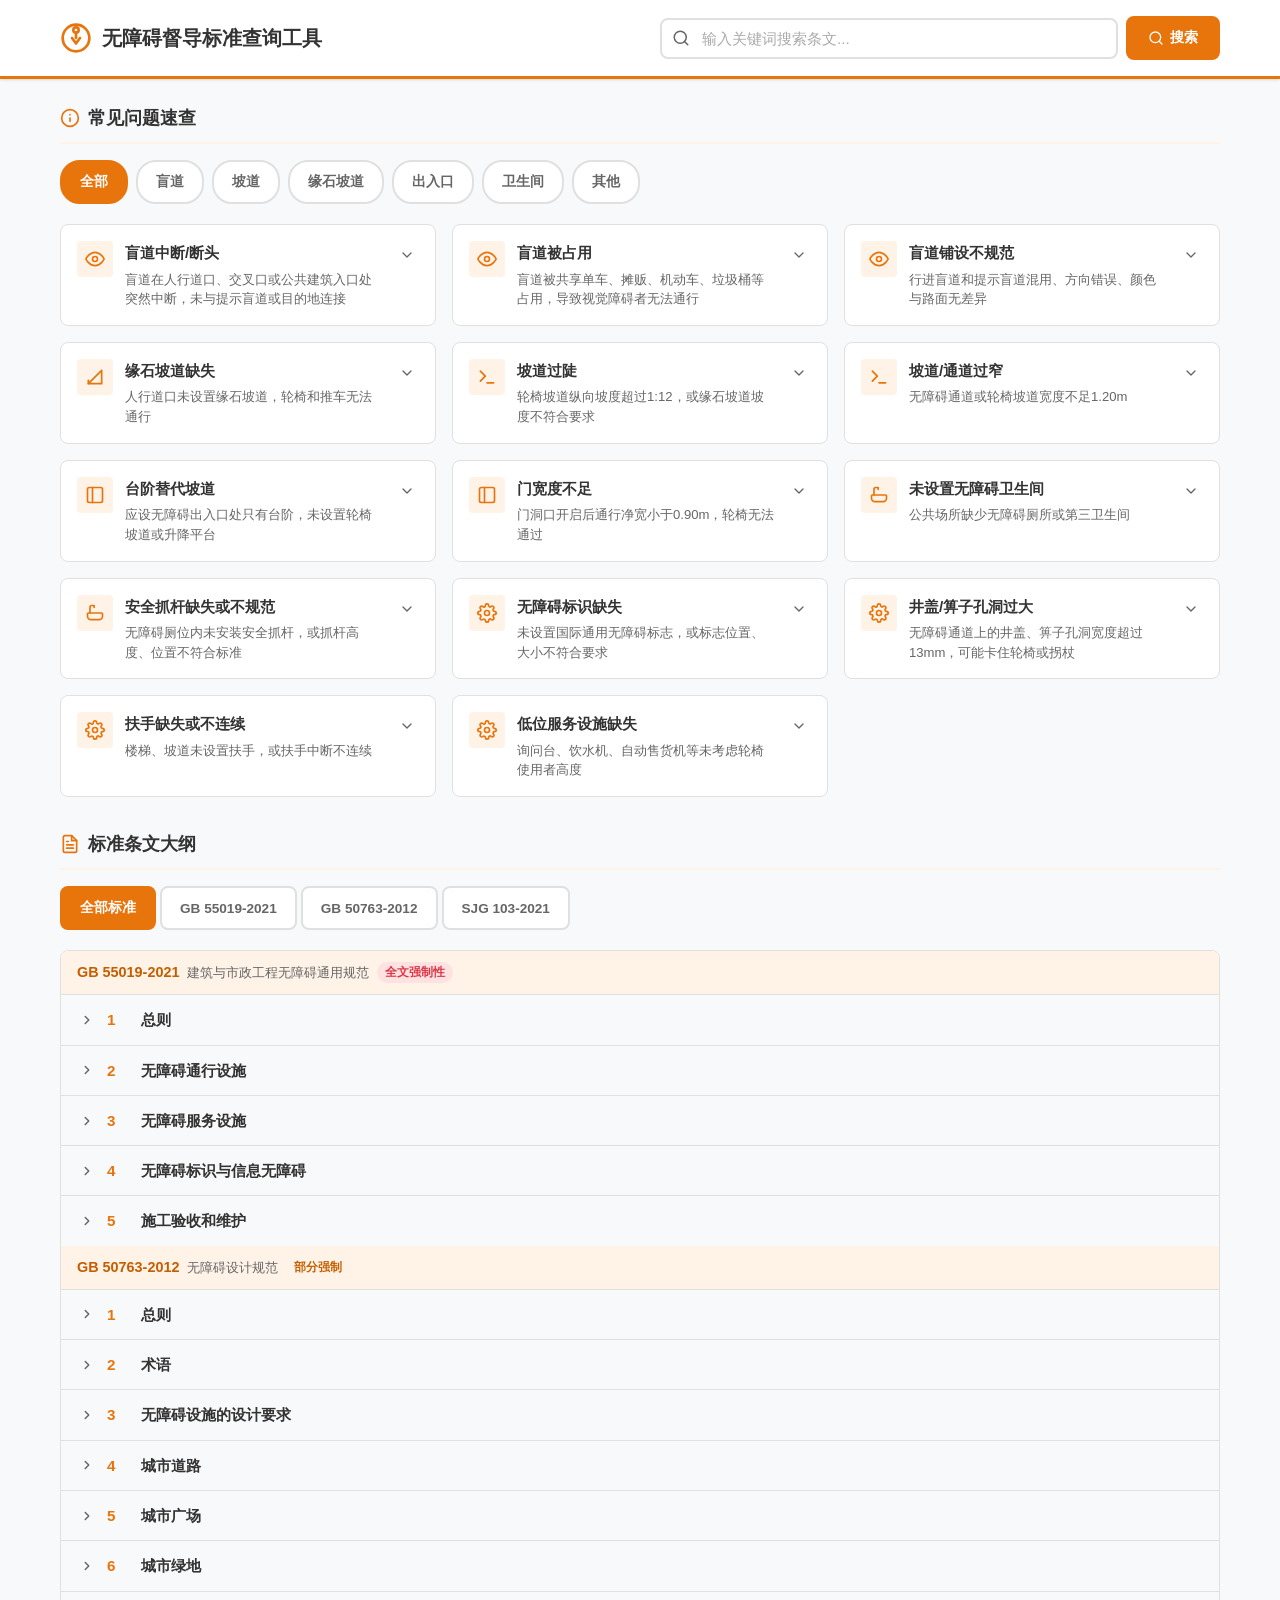
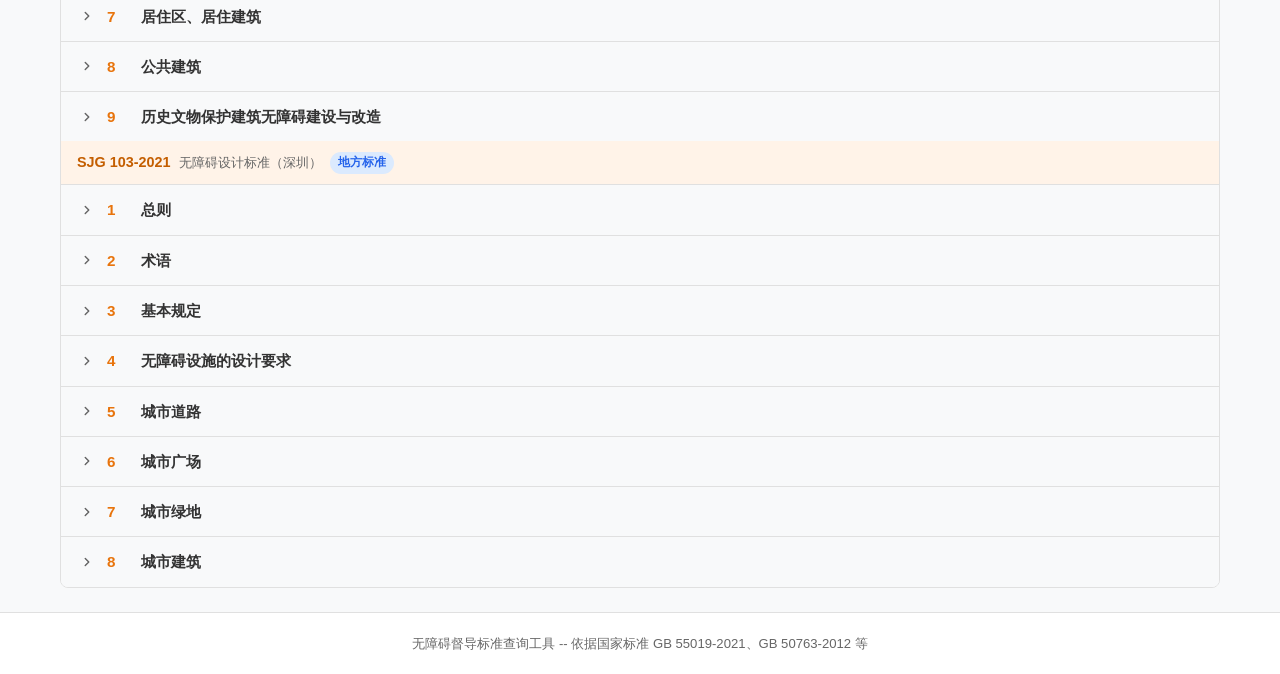
==== index.html @ 7249d1bd "feat: 无障碍督导标准查询工具初始版本 - 收录三个标准: GB 55019-2021(全文强制), GB 50763-2012(部分强制), SJG 103-2021(深圳地方标准) - 关键词" ====
<!DOCTYPE html>
<html lang="zh-CN">
<head>
  <meta charset="UTF-8">
  <meta name="viewport" content="width=device-width, initial-scale=1.0">
  <title>无障碍督导标准查询工具</title>
  <link rel="stylesheet" href="css/style.css">
</head>
<body>
  <!-- Skip to content link for accessibility -->
  <a href="#main-content" class="skip-link">跳转到主要内容</a>

  <!-- Header -->
  <header class="site-header" role="banner">
    <div class="container">
      <div class="header-inner">
        <div class="logo" aria-label="无障碍督导标准查询工具">
          <svg class="logo-icon" width="32" height="32" viewBox="0 0 24 24" fill="none" stroke="currentColor" stroke-width="2" stroke-linecap="round" stroke-linejoin="round" aria-hidden="true">
            <circle cx="12" cy="12" r="10"/>
            <path d="M12 8a2 2 0 1 0 0-4 2 2 0 0 0 0 4z"/>
            <path d="M12 8v4"/>
            <path d="M9 12l3 4 3-4"/>
          </svg>
          <h1 class="site-title">无障碍督导标准查询工具</h1>
        </div>
        <div class="search-box" role="search" aria-label="搜索标准条文">
          <label for="search-input" class="sr-only">搜索标准条文</label>
          <div class="search-input-wrapper">
            <svg class="search-icon" width="18" height="18" viewBox="0 0 24 24" fill="none" stroke="currentColor" stroke-width="2" stroke-linecap="round" stroke-linejoin="round" aria-hidden="true">
              <circle cx="11" cy="11" r="8"/>
              <line x1="21" y1="21" x2="16.65" y2="16.65"/>
            </svg>
            <input type="search" id="search-input" class="search-input" placeholder="输入关键词搜索条文..." autocomplete="off" aria-describedby="search-hint">
          </div>
          <button id="search-btn" class="btn btn-primary search-btn" type="button" aria-label="搜索">
            <svg width="16" height="16" viewBox="0 0 24 24" fill="none" stroke="currentColor" stroke-width="2" stroke-linecap="round" stroke-linejoin="round" aria-hidden="true">
              <circle cx="11" cy="11" r="8"/>
              <line x1="21" y1="21" x2="16.65" y2="16.65"/>
            </svg>
            <span>搜索</span>
          </button>
        </div>
      </div>
      <span id="search-hint" class="sr-only">输入关键词后自动搜索，如"盲道"、"坡道"、"1:12"等</span>
    </div>
  </header>

  <!-- Search Results (hidden by default) -->
  <section id="search-results-section" class="search-results-section" role="region" aria-label="搜索结果" aria-live="polite" style="display:none;">
    <div class="container">
      <div class="search-results-header">
        <h2 id="search-results-title" class="search-results-title">搜索结果</h2>
        <button id="clear-search-btn" class="btn btn-outline btn-sm" type="button" aria-label="清除搜索">
          <svg width="14" height="14" viewBox="0 0 24 24" fill="none" stroke="currentColor" stroke-width="2" stroke-linecap="round" stroke-linejoin="round" aria-hidden="true">
            <line x1="18" y1="6" x2="6" y2="18"/>
            <line x1="6" y1="6" x2="18" y2="18"/>
          </svg>
          <span>清除搜索</span>
        </button>
      </div>
      <div id="search-results" class="search-results" aria-describedby="search-results-title"></div>
    </div>
  </section>

  <!-- Main Content -->
  <main id="main-content" class="main-content" role="main">
    <div class="container">

      <!-- Common Issues Section -->
      <section id="common-issues-section" class="common-issues-section" role="region" aria-label="常见问题">
        <h2 class="section-title">
          <svg width="20" height="20" viewBox="0 0 24 24" fill="none" stroke="currentColor" stroke-width="2" stroke-linecap="round" stroke-linejoin="round" aria-hidden="true">
            <circle cx="12" cy="12" r="10"/>
            <line x1="12" y1="16" x2="12" y2="12"/>
            <line x1="12" y1="8" x2="12.01" y2="8"/>
          </svg>
          常见问题速查
        </h2>
        <div class="issue-categories" role="tablist" aria-label="问题分类">
          <button class="category-tab active" role="tab" aria-selected="true" data-category="all">全部</button>
          <button class="category-tab" role="tab" aria-selected="false" data-category="盲道">盲道</button>
          <button class="category-tab" role="tab" aria-selected="false" data-category="坡道">坡道</button>
          <button class="category-tab" role="tab" aria-selected="false" data-category="缘石坡道">缘石坡道</button>
          <button class="category-tab" role="tab" aria-selected="false" data-category="出入口">出入口</button>
          <button class="category-tab" role="tab" aria-selected="false" data-category="卫生间">卫生间</button>
          <button class="category-tab" role="tab" aria-selected="false" data-category="其他">其他</button>
        </div>
        <div id="common-issues-list" class="common-issues-list" role="tabpanel"></div>
      </section>

      <!-- Standards Outline Section -->
      <section id="outline-section" class="outline-section" role="region" aria-label="标准大纲">
        <h2 class="section-title">
          <svg width="20" height="20" viewBox="0 0 24 24" fill="none" stroke="currentColor" stroke-width="2" stroke-linecap="round" stroke-linejoin="round" aria-hidden="true">
            <path d="M14 2H6a2 2 0 0 0-2 2v16a2 2 0 0 0 2 2h12a2 2 0 0 0 2-2V8z"/>
            <polyline points="14 2 14 8 20 8"/>
            <line x1="16" y1="13" x2="8" y2="13"/>
            <line x1="16" y1="17" x2="8" y2="17"/>
            <polyline points="10 9 9 9 8 9"/>
          </svg>
          标准条文大纲
        </h2>
        <nav class="standard-tabs" role="tablist" aria-label="标准选择">
          <!-- Tabs will be generated by JS -->
        </nav>
        <div id="outline-tree" class="outline-tree" role="tree" aria-label="标准条文目录">
          <!-- Outline will be generated by JS -->
        </div>
      </section>

    </div>
  </main>

  <!-- Footer -->
  <footer class="site-footer" role="contentinfo">
    <div class="container">
      <p>无障碍督导标准查询工具 -- 依据国家标准 GB 55019-2021、GB 50763-2012 等</p>
    </div>
  </footer>

  <!-- Scripts -->
  <script src="js/common-issues.js"></script>
  <script src="js/search.js"></script>
  <script src="js/outline.js"></script>
  <script src="js/app.js"></script>
</body>
</html>
---- css/style.css ----
/* ============================================
   Accessibility Standards Query Tool
   CSS Styles - Orange & White Theme
   ============================================ */

/* --- CSS Variables --- */
:root {
  --primary: #E8740C;
  --primary-light: #FFF3E8;
  --primary-dark: #C45E00;
  --bg: #FFFFFF;
  --bg-secondary: #F8F9FA;
  --text: #333333;
  --text-secondary: #666666;
  --border: #E0E0E0;
  --danger: #DC3545;
  --info: #2563EB;
  --warning: #F59E0B;
  --success: #16A34A;
  --radius: 8px;
  --radius-sm: 4px;
  --shadow: 0 1px 3px rgba(0,0,0,0.08), 0 1px 2px rgba(0,0,0,0.06);
  --shadow-md: 0 4px 6px rgba(0,0,0,0.07), 0 2px 4px rgba(0,0,0,0.06);
  --shadow-lg: 0 10px 15px rgba(0,0,0,0.1), 0 4px 6px rgba(0,0,0,0.05);
  --transition: 0.2s ease;
  --max-width: 1200px;
  --header-height: auto;
}

/* --- Reset & Base --- */
*,
*::before,
*::after {
  box-sizing: border-box;
  margin: 0;
  padding: 0;
}

html {
  font-size: 16px;
  scroll-behavior: smooth;
  -webkit-text-size-adjust: 100%;
}

body {
  font-family: -apple-system, BlinkMacSystemFont, "Segoe UI", "PingFang SC", "Hiragino Sans GB", "Microsoft YaHei", "Helvetica Neue", Helvetica, Arial, sans-serif;
  color: var(--text);
  background: var(--bg-secondary);
  line-height: 1.6;
  min-height: 100vh;
  display: flex;
  flex-direction: column;
}

a {
  color: var(--primary);
  text-decoration: none;
  transition: color var(--transition);
}

a:hover {
  color: var(--primary-dark);
}

/* --- Screen Reader Only --- */
.sr-only {
  position: absolute;
  width: 1px;
  height: 1px;
  padding: 0;
  margin: -1px;
  overflow: hidden;
  clip: rect(0, 0, 0, 0);
  white-space: nowrap;
  border: 0;
}

/* --- Skip Link --- */
.skip-link {
  position: absolute;
  top: -100%;
  left: 16px;
  z-index: 1000;
  padding: 8px 16px;
  background: var(--primary);
  color: #fff;
  font-weight: 600;
  border-radius: var(--radius-sm);
  transition: top var(--transition);
}

.skip-link:focus {
  top: 8px;
  outline: 3px solid var(--primary-dark);
  outline-offset: 2px;
}

/* --- Container --- */
.container {
  width: 100%;
  max-width: var(--max-width);
  margin: 0 auto;
  padding: 0 20px;
}

/* --- Header --- */
.site-header {
  background: var(--bg);
  border-bottom: 3px solid var(--primary);
  box-shadow: var(--shadow);
  position: sticky;
  top: 0;
  z-index: 100;
}

.header-inner {
  display: flex;
  align-items: center;
  justify-content: space-between;
  padding: 16px 0;
  gap: 20px;
  flex-wrap: wrap;
}

.logo {
  display: flex;
  align-items: center;
  gap: 10px;
  flex-shrink: 0;
}

.logo-icon {
  color: var(--primary);
}

.site-title {
  font-size: 1.25rem;
  font-weight: 700;
  color: var(--text);
  line-height: 1.3;
}

/* --- Search Box --- */
.search-box {
  display: flex;
  align-items: center;
  gap: 8px;
  flex: 1;
  max-width: 560px;
  min-width: 240px;
}

.search-input-wrapper {
  position: relative;
  flex: 1;
}

.search-icon {
  position: absolute;
  left: 12px;
  top: 50%;
  transform: translateY(-50%);
  color: var(--text-secondary);
  pointer-events: none;
}

.search-input {
  width: 100%;
  padding: 10px 14px 10px 40px;
  border: 2px solid var(--border);
  border-radius: var(--radius);
  font-size: 0.95rem;
  color: var(--text);
  background: var(--bg);
  transition: border-color var(--transition), box-shadow var(--transition);
  outline: none;
}

.search-input:focus {
  border-color: var(--primary);
  box-shadow: 0 0 0 3px rgba(232, 116, 12, 0.15);
}

.search-input::placeholder {
  color: #aaa;
}

/* --- Buttons --- */
.btn {
  display: inline-flex;
  align-items: center;
  justify-content: center;
  gap: 6px;
  padding: 10px 20px;
  font-size: 0.9rem;
  font-weight: 600;
  border: 2px solid transparent;
  border-radius: var(--radius);
  cursor: pointer;
  transition: all var(--transition);
  white-space: nowrap;
  min-height: 44px;
  min-width: 44px;
  text-decoration: none;
  line-height: 1.2;
}

.btn:focus-visible {
  outline: 3px solid var(--primary);
  outline-offset: 2px;
}

.btn-primary {
  background: var(--primary);
  color: #fff;
  border-color: var(--primary);
}

.btn-primary:hover {
  background: var(--primary-dark);
  border-color: var(--primary-dark);
}

.btn-outline {
  background: var(--bg);
  color: var(--text-secondary);
  border-color: var(--border);
}

.btn-outline:hover {
  border-color: var(--primary);
  color: var(--primary);
  background: var(--primary-light);
}

.btn-sm {
  padding: 6px 12px;
  font-size: 0.8rem;
  min-height: 36px;
}

.btn-pdf {
  background: var(--primary-light);
  color: var(--primary);
  border-color: transparent;
  padding: 4px 10px;
  font-size: 0.78rem;
  min-height: 32px;
  border-radius: var(--radius-sm);
}

.btn-pdf:hover {
  background: var(--primary);
  color: #fff;
}

/* --- Search Results --- */
.search-results-section {
  background: var(--bg);
  border-bottom: 1px solid var(--border);
  padding: 20px 0;
}

.search-results-header {
  display: flex;
  align-items: center;
  justify-content: space-between;
  margin-bottom: 16px;
}

.search-results-title {
  font-size: 1.1rem;
  font-weight: 600;
  color: var(--text);
}

.search-results {
  max-height: 60vh;
  overflow-y: auto;
}

.search-result-item {
  padding: 16px;
  border: 1px solid var(--border);
  border-radius: var(--radius);
  margin-bottom: 12px;
  background: var(--bg);
  transition: box-shadow var(--transition);
}

.search-result-item:hover {
  box-shadow: var(--shadow-md);
}

.search-result-header {
  display: flex;
  align-items: center;
  gap: 8px;
  margin-bottom: 8px;
  flex-wrap: wrap;
}

.search-result-number {
  font-weight: 700;
  font-size: 0.95rem;
  color: var(--primary-dark);
}

.search-result-badges {
  display: flex;
  gap: 6px;
  flex-wrap: wrap;
}

.badge {
  display: inline-flex;
  align-items: center;
  padding: 2px 8px;
  font-size: 0.72rem;
  font-weight: 600;
  border-radius: 12px;
  white-space: nowrap;
  line-height: 1.5;
}

.badge-mandatory {
  background: #FEE2E2;
  color: var(--danger);
}

.badge-type-full {
  background: #FEE2E2;
  color: var(--danger);
}

.badge-type-partial {
  background: var(--primary-light);
  color: var(--primary-dark);
}

.badge-type-local {
  background: #DBEAFE;
  color: var(--info);
}

.search-result-path {
  font-size: 0.82rem;
  color: var(--text-secondary);
  margin-bottom: 8px;
}

.search-result-text {
  font-size: 0.9rem;
  color: var(--text);
  line-height: 1.7;
}

.search-result-text mark {
  background: #FBBF24;
  color: var(--text);
  padding: 1px 3px;
  border-radius: 2px;
  font-weight: 600;
}

.search-result-actions {
  margin-top: 10px;
  display: flex;
  justify-content: flex-end;
}

.search-empty {
  text-align: center;
  padding: 40px 20px;
  color: var(--text-secondary);
}

.search-empty svg {
  margin-bottom: 12px;
  color: var(--border);
}

.search-empty p {
  margin-bottom: 8px;
}

.search-suggestions {
  margin-top: 16px;
  padding: 16px;
  background: var(--bg-secondary);
  border-radius: var(--radius);
  text-align: left;
}

.search-suggestions h3 {
  font-size: 0.9rem;
  font-weight: 600;
  margin-bottom: 8px;
  color: var(--text);
}

.search-suggestions ul {
  list-style: none;
  padding: 0;
}

.search-suggestions li {
  padding: 4px 0;
  font-size: 0.85rem;
  color: var(--text-secondary);
}

.search-suggestions li::before {
  content: "- ";
}

/* --- Main Content --- */
.main-content {
  flex: 1;
  padding: 24px 0;
}

/* --- Section Titles --- */
.section-title {
  display: flex;
  align-items: center;
  gap: 8px;
  font-size: 1.15rem;
  font-weight: 700;
  color: var(--text);
  margin-bottom: 16px;
  padding-bottom: 10px;
  border-bottom: 2px solid var(--primary-light);
}

.section-title svg {
  color: var(--primary);
  flex-shrink: 0;
}

/* --- Common Issues --- */
.common-issues-section {
  margin-bottom: 32px;
}

.issue-categories {
  display: flex;
  gap: 8px;
  margin-bottom: 16px;
  overflow-x: auto;
  padding-bottom: 4px;
  -webkit-overflow-scrolling: touch;
  scrollbar-width: none;
}

.issue-categories::-webkit-scrollbar {
  display: none;
}

.category-tab {
  padding: 8px 18px;
  font-size: 0.85rem;
  font-weight: 600;
  border: 2px solid var(--border);
  border-radius: 20px;
  background: var(--bg);
  color: var(--text-secondary);
  cursor: pointer;
  transition: all var(--transition);
  white-space: nowrap;
  min-height: 44px;
  min-width: 44px;
  flex-shrink: 0;
}

.category-tab:hover {
  border-color: var(--primary);
  color: var(--primary);
}

.category-tab.active {
  background: var(--primary);
  color: #fff;
  border-color: var(--primary);
}

.category-tab:focus-visible {
  outline: 3px solid var(--primary);
  outline-offset: 2px;
}

.common-issues-list {
  display: grid;
  grid-template-columns: repeat(auto-fill, minmax(340px, 1fr));
  gap: 16px;
}

.issue-card {
  background: var(--bg);
  border: 1px solid var(--border);
  border-radius: var(--radius);
  overflow: hidden;
  transition: box-shadow var(--transition);
}

.issue-card:hover {
  box-shadow: var(--shadow-md);
}

.issue-card-header {
  padding: 16px;
  cursor: pointer;
  display: flex;
  align-items: flex-start;
  gap: 12px;
  transition: background var(--transition);
  min-height: 44px;
}

.issue-card-header:hover {
  background: var(--bg-secondary);
}

.issue-card-header:focus-visible {
  outline: 3px solid var(--primary);
  outline-offset: -3px;
}

.issue-card-icon {
  flex-shrink: 0;
  width: 36px;
  height: 36px;
  display: flex;
  align-items: center;
  justify-content: center;
  background: var(--primary-light);
  border-radius: var(--radius-sm);
  color: var(--primary);
}

.issue-card-icon svg {
  width: 20px;
  height: 20px;
}

.issue-card-info {
  flex: 1;
  min-width: 0;
}

.issue-card-title {
  font-size: 0.95rem;
  font-weight: 600;
  color: var(--text);
  margin-bottom: 4px;
}

.issue-card-desc {
  font-size: 0.82rem;
  color: var(--text-secondary);
  line-height: 1.5;
}

.issue-card-toggle {
  flex-shrink: 0;
  width: 24px;
  height: 24px;
  display: flex;
  align-items: center;
  justify-content: center;
  color: var(--text-secondary);
  transition: transform var(--transition);
  margin-top: 2px;
}

.issue-card-toggle.open {
  transform: rotate(180deg);
}

.issue-card-body {
  display: none;
  padding: 0 16px 16px;
  border-top: 1px solid var(--border);
}

.issue-card-body.open {
  display: block;
}

.issue-check-points {
  margin-top: 12px;
}

.issue-check-points h4 {
  font-size: 0.85rem;
  font-weight: 600;
  color: var(--text);
  margin-bottom: 8px;
}

.issue-check-points ul {
  list-style: none;
  padding: 0;
}

.issue-check-points li {
  position: relative;
  padding: 4px 0 4px 24px;
  font-size: 0.85rem;
  color: var(--text);
  line-height: 1.6;
}

.issue-check-points li::before {
  content: "";
  position: absolute;
  left: 4px;
  top: 11px;
  width: 8px;
  height: 8px;
  border: 2px solid var(--primary);
  border-radius: 50%;
}

.issue-related-clauses {
  margin-top: 16px;
}

.issue-related-clauses h4 {
  font-size: 0.85rem;
  font-weight: 600;
  color: var(--text);
  margin-bottom: 8px;
}

.related-clause-item {
  padding: 10px 12px;
  background: var(--bg-secondary);
  border-radius: var(--radius-sm);
  margin-bottom: 8px;
  border-left: 3px solid var(--primary);
}

.related-clause-header {
  display: flex;
  align-items: center;
  gap: 8px;
  margin-bottom: 4px;
  flex-wrap: wrap;
}

.related-clause-number {
  font-weight: 700;
  font-size: 0.85rem;
  color: var(--primary-dark);
}

.related-clause-standard {
  font-size: 0.75rem;
  color: var(--text-secondary);
}

.related-clause-text {
  font-size: 0.83rem;
  color: var(--text);
  line-height: 1.6;
  margin-bottom: 6px;
}

.related-clause-actions {
  display: flex;
  justify-content: flex-end;
}

/* --- Standard Tabs --- */
.standard-tabs {
  display: flex;
  gap: 4px;
  margin-bottom: 16px;
  overflow-x: auto;
  padding-bottom: 4px;
  -webkit-overflow-scrolling: touch;
  scrollbar-width: none;
}

.standard-tabs::-webkit-scrollbar {
  display: none;
}

.standard-tab {
  padding: 8px 18px;
  font-size: 0.85rem;
  font-weight: 600;
  border: 2px solid var(--border);
  border-radius: var(--radius);
  background: var(--bg);
  color: var(--text-secondary);
  cursor: pointer;
  transition: all var(--transition);
  white-space: nowrap;
  min-height: 44px;
  min-width: 44px;
  flex-shrink: 0;
}

.standard-tab:hover {
  border-color: var(--primary);
  color: var(--primary);
}

.standard-tab.active {
  background: var(--primary);
  color: #fff;
  border-color: var(--primary);
}

.standard-tab:focus-visible {
  outline: 3px solid var(--primary);
  outline-offset: 2px;
}

/* --- Outline Tree --- */
.outline-tree {
  background: var(--bg);
  border: 1px solid var(--border);
  border-radius: var(--radius);
  overflow: hidden;
}

.outline-chapter {
  border-bottom: 1px solid var(--border);
}

.outline-chapter:last-child {
  border-bottom: none;
}

.outline-chapter-header {
  display: flex;
  align-items: center;
  gap: 10px;
  padding: 14px 16px;
  cursor: pointer;
  background: var(--bg-secondary);
  font-weight: 700;
  font-size: 0.95rem;
  color: var(--text);
  transition: background var(--transition);
  min-height: 44px;
  width: 100%;
  border: none;
  text-align: left;
  font-family: inherit;
  line-height: 1.4;
}

.outline-chapter-header:hover {
  background: #F0F1F3;
}

.outline-chapter-header:focus-visible {
  outline: 3px solid var(--primary);
  outline-offset: -3px;
}

.outline-chapter-header.open {
  background: var(--primary-light);
  color: var(--primary-dark);
  border-bottom: 2px solid var(--primary);
}

.outline-toggle {
  flex-shrink: 0;
  width: 20px;
  height: 20px;
  display: flex;
  align-items: center;
  justify-content: center;
  transition: transform var(--transition);
  color: var(--text-secondary);
}

.outline-toggle.open {
  transform: rotate(90deg);
  color: var(--primary);
}

.outline-chapter-number {
  flex-shrink: 0;
  font-weight: 700;
  color: var(--primary);
  min-width: 24px;
}

.outline-chapter-header.open .outline-chapter-number {
  color: var(--primary-dark);
}

.outline-chapter-title {
  flex: 1;
}

.outline-chapter-body {
  display: none;
}

.outline-chapter-body.open {
  display: block;
}

/* Section level */
.outline-section {
  border-bottom: 1px solid var(--border);
}

.outline-section:last-child {
  border-bottom: none;
}

.outline-section-header {
  display: flex;
  align-items: center;
  gap: 10px;
  padding: 12px 16px 12px 40px;
  cursor: pointer;
  font-weight: 600;
  font-size: 0.9rem;
  color: var(--text);
  transition: background var(--transition);
  min-height: 44px;
  width: 100%;
  border: none;
  text-align: left;
  font-family: inherit;
  background: var(--bg);
  line-height: 1.4;
}

.outline-section-header:hover {
  background: var(--bg-secondary);
}

.outline-section-header:focus-visible {
  outline: 3px solid var(--primary);
  outline-offset: -3px;
}

.outline-section-header.open {
  background: var(--primary-light);
  color: var(--primary-dark);
}

.outline-section-number {
  flex-shrink: 0;
  font-weight: 700;
  color: var(--primary);
  min-width: 32px;
}

.outline-section-body {
  display: none;
}

.outline-section-body.open {
  display: block;
}

/* Clause level */
.outline-clause {
  padding: 12px 16px 12px 72px;
  border-bottom: 1px solid #F0F0F0;
  transition: background var(--transition);
}

.outline-clause:last-child {
  border-bottom: none;
}

.outline-clause:hover {
  background: var(--bg-secondary);
}

.outline-clause-header {
  display: flex;
  align-items: flex-start;
  gap: 8px;
  margin-bottom: 6px;
}

.outline-clause-number {
  font-weight: 700;
  font-size: 0.85rem;
  color: var(--primary-dark);
  flex-shrink: 0;
  min-width: 40px;
}

.outline-clause-badges {
  display: flex;
  gap: 4px;
  flex-wrap: wrap;
  flex-shrink: 0;
}

.outline-clause-text {
  font-size: 0.85rem;
  color: var(--text);
  line-height: 1.7;
  margin-bottom: 8px;
}

.outline-clause-actions {
  display: flex;
  justify-content: flex-end;
}

/* Direct clause (no section parent) */
.outline-direct-clause {
  padding: 12px 16px 12px 40px;
  border-bottom: 1px solid #F0F0F0;
  transition: background var(--transition);
}

.outline-direct-clause:last-child {
  border-bottom: none;
}

.outline-direct-clause:hover {
  background: var(--bg-secondary);
}

/* --- Footer --- */
.site-footer {
  background: var(--bg);
  border-top: 1px solid var(--border);
  padding: 20px 0;
  text-align: center;
  font-size: 0.82rem;
  color: var(--text-secondary);
  margin-top: auto;
}

/* --- Loading --- */
.loading {
  text-align: center;
  padding: 40px 20px;
  color: var(--text-secondary);
}

.loading-spinner {
  display: inline-block;
  width: 32px;
  height: 32px;
  border: 3px solid var(--border);
  border-top-color: var(--primary);
  border-radius: 50%;
  animation: spin 0.8s linear infinite;
}

@keyframes spin {
  to { transform: rotate(360deg); }
}

/* --- Responsive --- */
@media (max-width: 768px) {
  .header-inner {
    flex-direction: column;
    align-items: stretch;
    gap: 12px;
  }

  .logo {
    justify-content: center;
  }

  .site-title {
    font-size: 1.1rem;
  }

  .search-box {
    max-width: 100%;
    width: 100%;
  }

  .issue-categories {
    flex-wrap: wrap;
    gap: 6px;
  }

  .category-tab {
    padding: 6px 14px;
    font-size: 0.8rem;
  }

  .common-issues-list {
    grid-template-columns: 1fr;
  }

  .standard-tabs {
    flex-wrap: wrap;
    gap: 6px;
  }

  .standard-tab {
    padding: 6px 14px;
    font-size: 0.8rem;
  }

  .outline-chapter-header {
    padding: 12px 14px;
    font-size: 0.9rem;
  }

  .outline-section-header {
    padding: 10px 14px 10px 32px;
    font-size: 0.85rem;
  }

  .outline-clause {
    padding: 10px 14px 10px 56px;
  }

  .outline-direct-clause {
    padding: 10px 14px 10px 32px;
  }

  .search-result-item {
    padding: 12px;
  }

  .search-results {
    max-height: 50vh;
  }

  .section-title {
    font-size: 1.05rem;
  }
}

@media (max-width: 480px) {
  .container {
    padding: 0 12px;
  }

  .site-title {
    font-size: 1rem;
  }

  .search-input {
    font-size: 0.88rem;
    padding: 8px 12px 8px 36px;
  }

  .btn {
    padding: 8px 14px;
    font-size: 0.85rem;
  }

  .outline-clause {
    padding: 8px 12px 8px 48px;
  }

  .outline-direct-clause {
    padding: 8px 12px 8px 24px;
  }
}

/* --- Focus visible global --- */
:focus-visible {
  outline: 3px solid var(--primary);
  outline-offset: 2px;
}

/* --- Print --- */
@media print {
  .site-header,
  .search-box,
  .issue-categories,
  .standard-tabs,
  .site-footer,
  .btn-pdf,
  .skip-link {
    display: none !important;
  }

  .main-content {
    padding: 0;
  }

  .outline-tree {
    border: none;
  }

  .outline-chapter-body,
  .outline-section-body,
  .issue-card-body {
    display: block !important;
  }
}
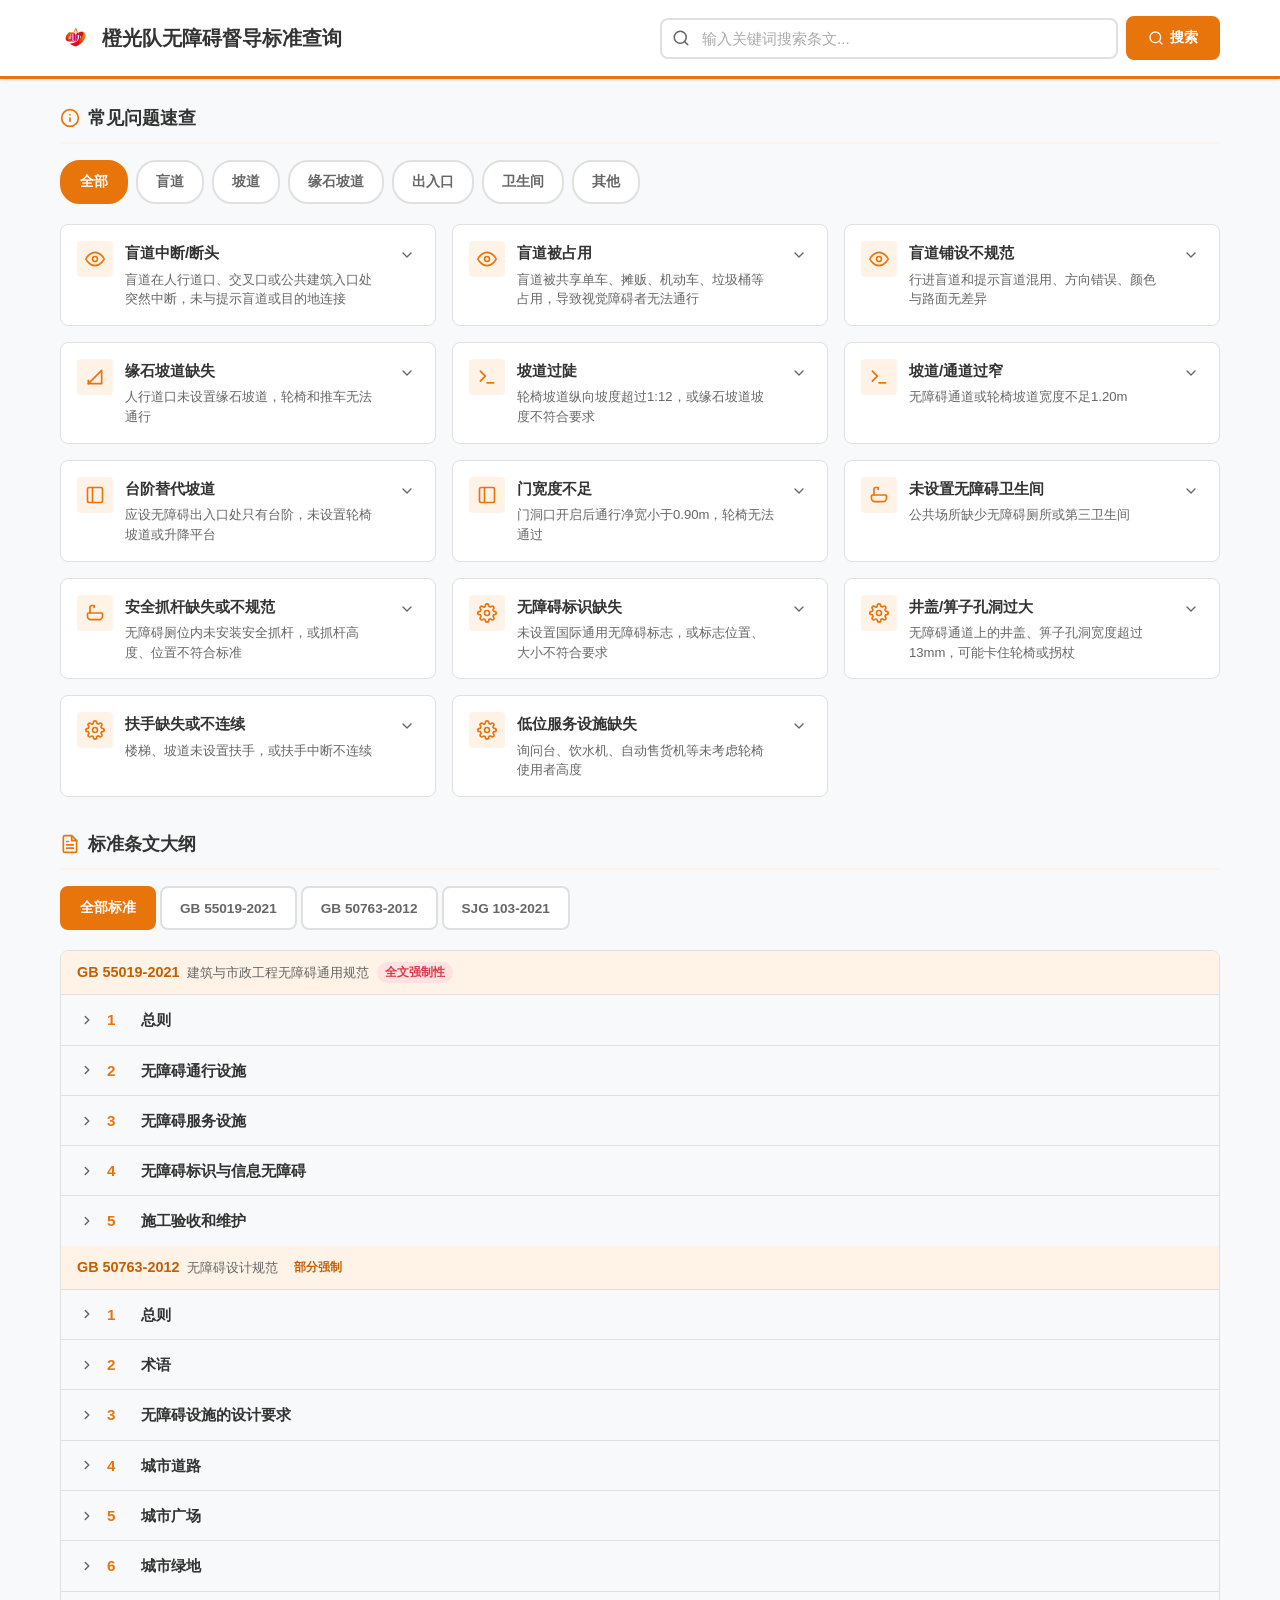
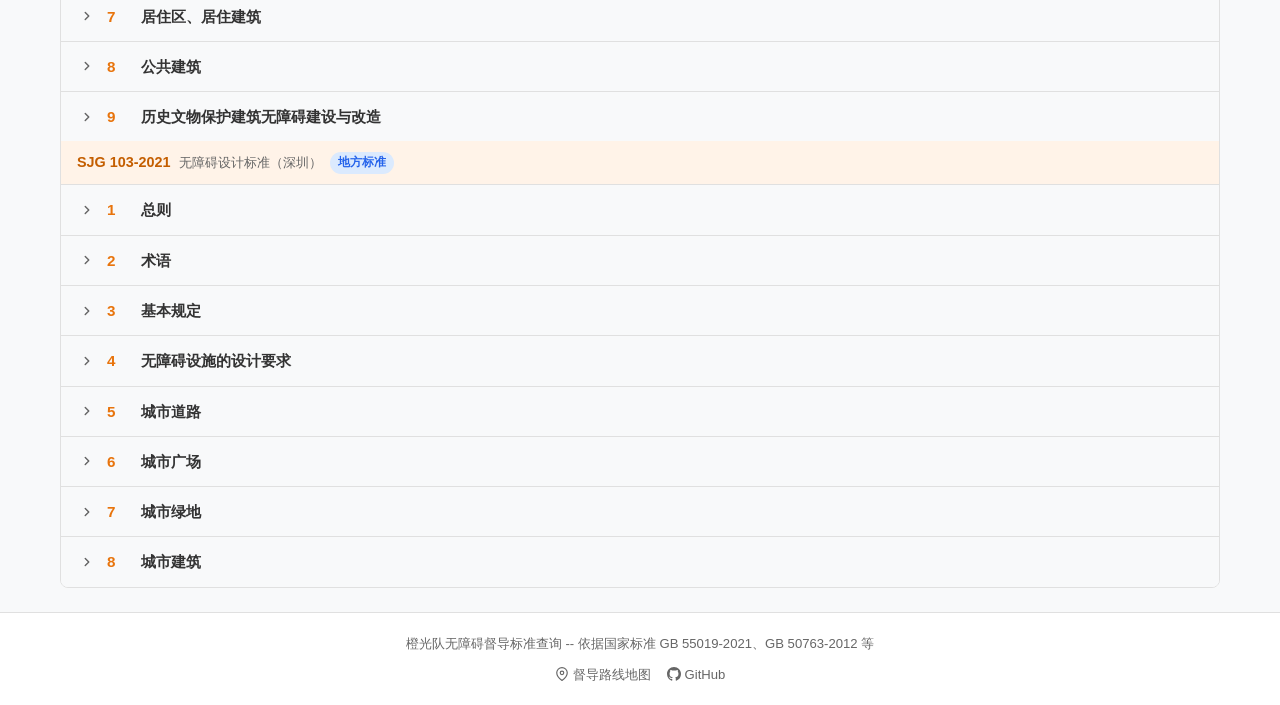
==== commit 226b9e77: "feat: 更换队名、logo，添加项目链接和个人主页 - 更名: 无障碍督导标准查询工具 → 橙光队无障碍督导标准查询 - 替换SVG logo为队徽图片(image/logo.png) - 页脚添" ====
--- a/index.html
+++ b/index.html
@@ -3,7 +3,7 @@
 <head>
   <meta charset="UTF-8">
   <meta name="viewport" content="width=device-width, initial-scale=1.0">
-  <title>无障碍督导标准查询工具</title>
+  <title>橙光队无障碍督导标准查询</title>
   <link rel="stylesheet" href="css/style.css">
 </head>
 <body>
@@ -14,14 +14,9 @@
   <header class="site-header" role="banner">
     <div class="container">
       <div class="header-inner">
-        <div class="logo" aria-label="无障碍督导标准查询工具">
-          <svg class="logo-icon" width="32" height="32" viewBox="0 0 24 24" fill="none" stroke="currentColor" stroke-width="2" stroke-linecap="round" stroke-linejoin="round" aria-hidden="true">
-            <circle cx="12" cy="12" r="10"/>
-            <path d="M12 8a2 2 0 1 0 0-4 2 2 0 0 0 0 4z"/>
-            <path d="M12 8v4"/>
-            <path d="M9 12l3 4 3-4"/>
-          </svg>
-          <h1 class="site-title">无障碍督导标准查询工具</h1>
+        <div class="logo" aria-label="橙光队无障碍督导标准查询">
+          <img src="image/logo.png" alt="橙光队队徽" class="logo-icon" width="32" height="32">
+          <h1 class="site-title">橙光队无障碍督导标准查询</h1>
         </div>
         <div class="search-box" role="search" aria-label="搜索标准条文">
           <label for="search-input" class="sr-only">搜索标准条文</label>
@@ -114,7 +109,19 @@
   <!-- Footer -->
   <footer class="site-footer" role="contentinfo">
     <div class="container">
-      <p>无障碍督导标准查询工具 -- 依据国家标准 GB 55019-2021、GB 50763-2012 等</p>
+      <div class="footer-content">
+        <p class="footer-desc">橙光队无障碍督导标准查询 -- 依据国家标准 GB 55019-2021、GB 50763-2012 等</p>
+        <div class="footer-links">
+          <a href="https://wayhhow.github.io/survey-map/" target="_blank" rel="noopener noreferrer">
+            <svg width="14" height="14" viewBox="0 0 24 24" fill="none" stroke="currentColor" stroke-width="2" stroke-linecap="round" stroke-linejoin="round" aria-hidden="true"><path d="M21 10c0 7-9 13-9 13s-9-6-9-13a9 9 0 0 1 18 0z"/><circle cx="12" cy="10" r="3"/></svg>
+            督导路线地图
+          </a>
+          <a href="https://github.com/Wayhhow" target="_blank" rel="noopener noreferrer">
+            <svg width="14" height="14" viewBox="0 0 24 24" fill="currentColor" aria-hidden="true"><path d="M12 0C5.37 0 0 5.37 0 12c0 5.31 3.435 9.795 8.205 11.385.6.105.825-.255.825-.57 0-.285-.015-1.23-.015-2.235-3.015.555-3.795-.735-4.035-1.41-.135-.345-.72-1.41-1.23-1.695-.42-.225-1.02-.78-.015-.795.945-.015 1.62.87 1.845 1.23 1.08 1.815 2.805 1.305 3.495.99.105-.78.42-1.305.765-1.605-2.67-.3-5.46-1.335-5.46-5.925 0-1.305.465-2.385 1.23-3.225-.12-.3-.54-1.53.12-3.18 0 0 1.005-.315 3.3 1.23.96-.27 1.98-.405 3-.405s2.04.135 3 .405c2.295-1.56 3.3-1.23 3.3-1.23.66 1.65.24 2.88.12 3.18.765.84 1.23 1.905 1.23 3.225 0 4.605-2.805 5.625-5.475 5.925.435.375.81 1.095.81 2.22 0 1.605-.015 2.895-.015 3.3 0 .315.225.69.825.57A12.02 12.02 0 0 0 24 12c0-6.63-5.37-12-12-12z"/></svg>
+            GitHub
+          </a>
+        </div>
+      </div>
     </div>
   </footer>
 
--- a/css/style.css
+++ b/css/style.css
@@ -130,7 +130,10 @@
 }
 
 .logo-icon {
-  color: var(--primary);
+  width: 32px;
+  height: 32px;
+  object-fit: contain;
+  border-radius: 4px;
 }
 
 .site-title {
@@ -940,6 +943,36 @@
   margin-top: auto;
 }
 
+.footer-content {
+  display: flex;
+  flex-direction: column;
+  align-items: center;
+  gap: 10px;
+}
+
+.footer-desc {
+  margin: 0;
+}
+
+.footer-links {
+  display: flex;
+  align-items: center;
+  gap: 16px;
+}
+
+.footer-links a {
+  display: inline-flex;
+  align-items: center;
+  gap: 4px;
+  color: var(--text-secondary);
+  text-decoration: none;
+  transition: color 0.2s;
+}
+
+.footer-links a:hover {
+  color: var(--primary);
+}
+
 /* --- Loading --- */
 .loading {
   text-align: center;
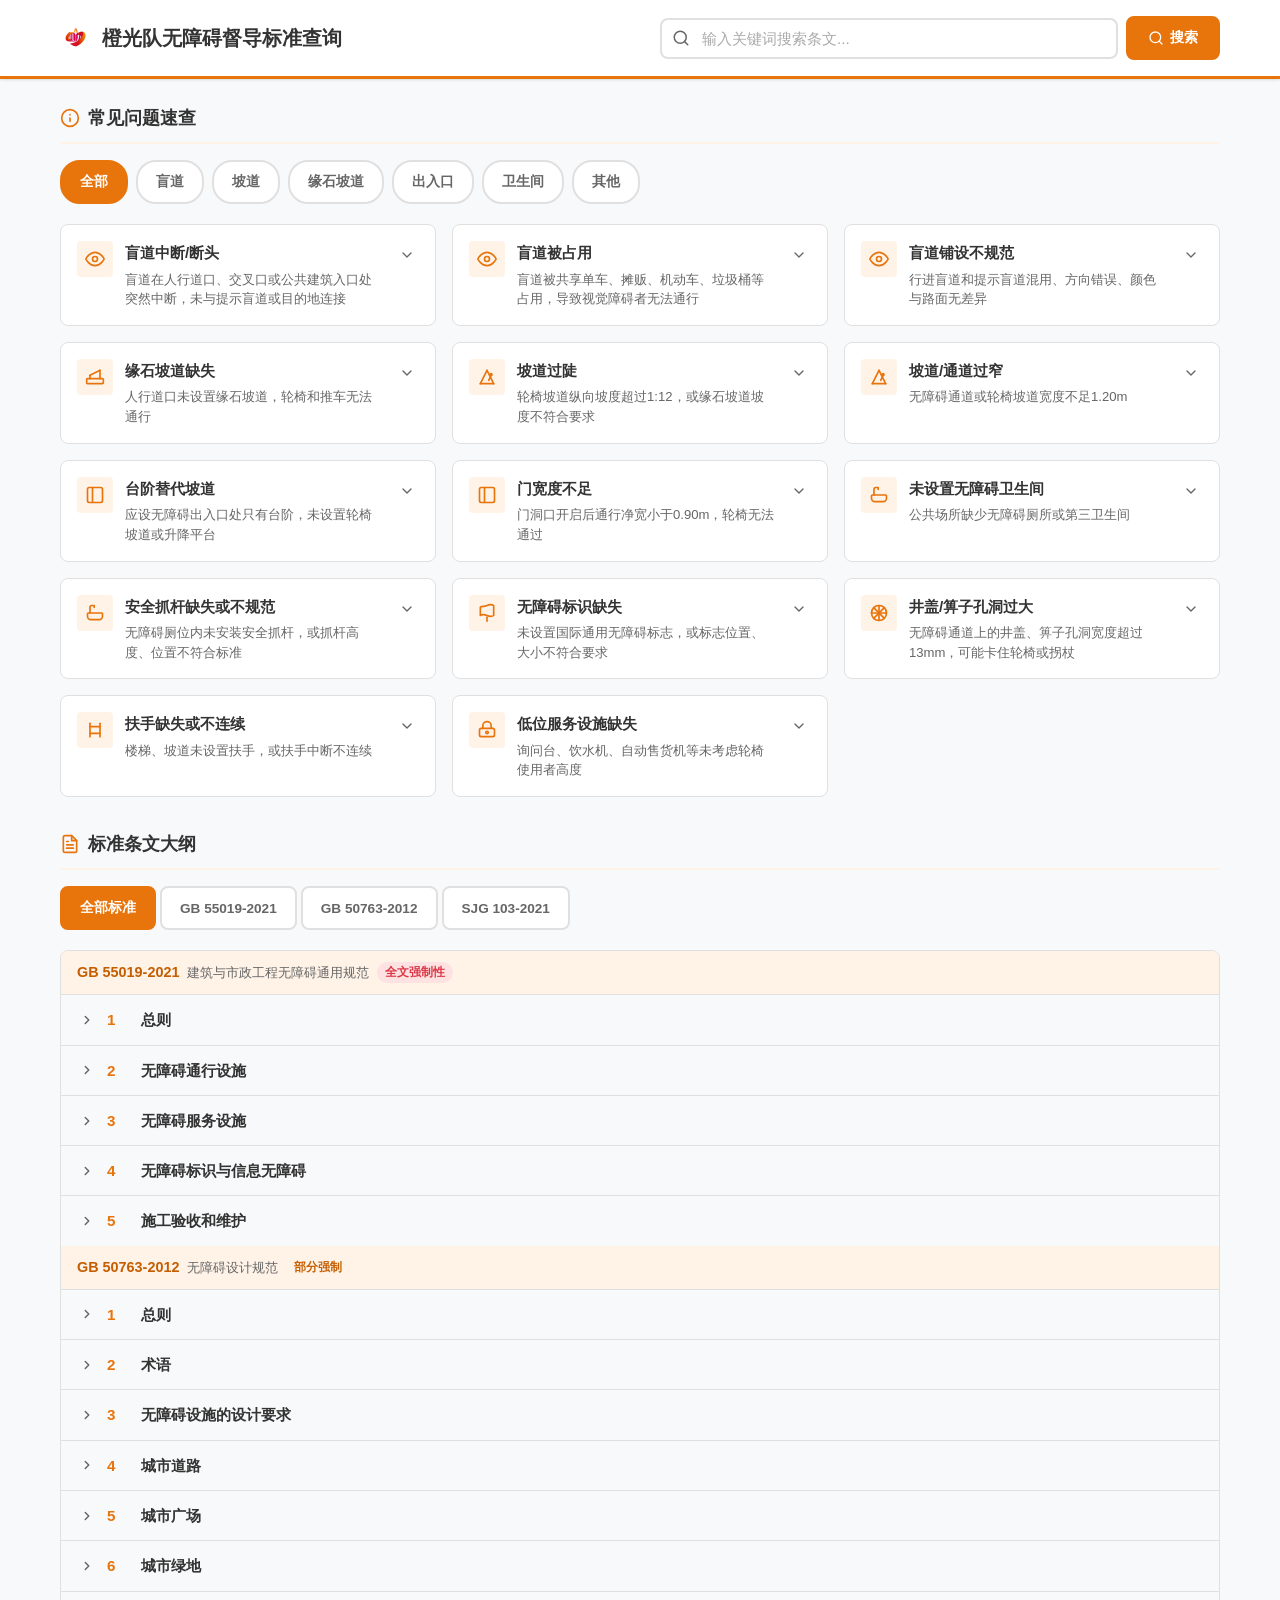
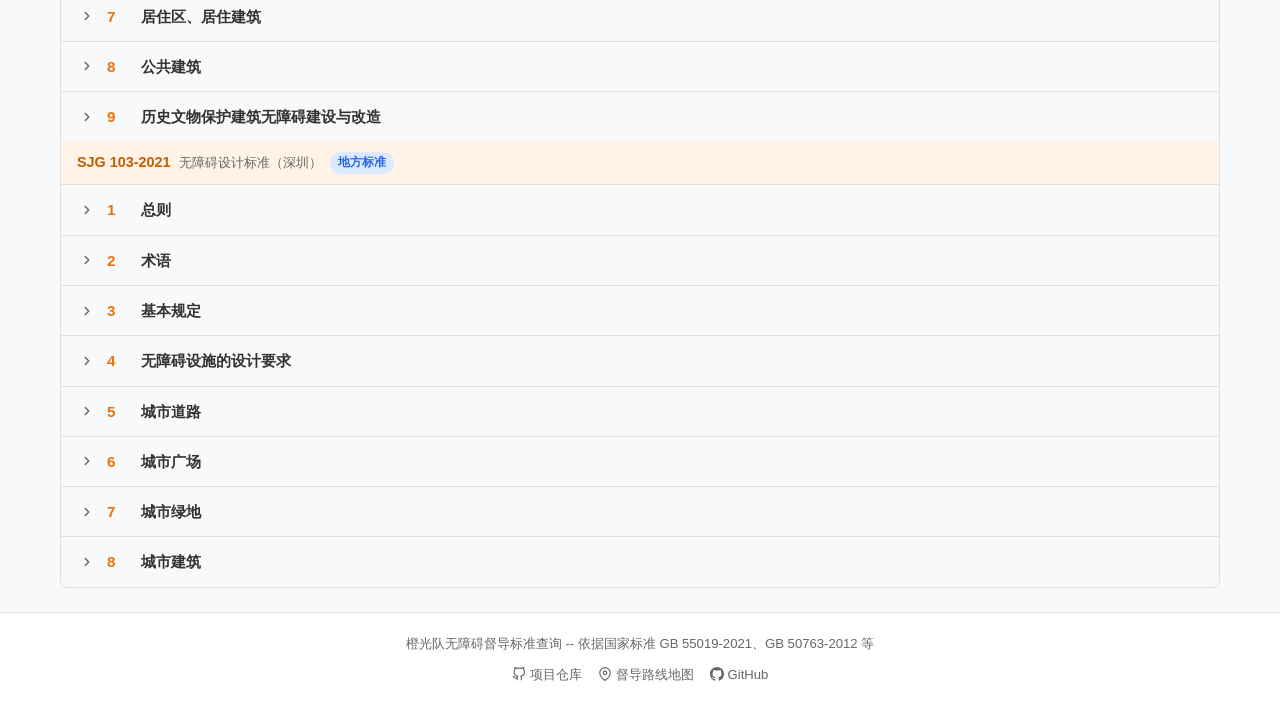
==== commit 14061d83: "feat: 页脚添加本项目仓库链接" ====
--- a/index.html
+++ b/index.html
@@ -112,6 +112,10 @@
       <div class="footer-content">
         <p class="footer-desc">橙光队无障碍督导标准查询 -- 依据国家标准 GB 55019-2021、GB 50763-2012 等</p>
         <div class="footer-links">
+          <a href="https://github.com/Wayhhow/accessibility-standards" target="_blank" rel="noopener noreferrer">
+            <svg width="14" height="14" viewBox="0 0 24 24" fill="none" stroke="currentColor" stroke-width="2" stroke-linecap="round" stroke-linejoin="round" aria-hidden="true"><path d="M9 19c-5 1.5-5-2.5-7-3m14 6v-3.87a3.37 3.37 0 0 0-.94-2.61c3.14-.35 6.44-1.54 6.44-7A5.44 5.44 0 0 0 20 4.77 5.07 5.07 0 0 0 19.91 1S18.73.65 16 2.48a13.38 13.38 0 0 0-7 0C6.27.65 5.09 1 5.09 1A5.07 5.07 0 0 0 5 4.77a5.44 5.44 0 0 0-1.5 3.78c0 5.42 3.3 6.61 6.44 7A3.37 3.37 0 0 0 9 18.13V22"/></svg>
+            项目仓库
+          </a>
           <a href="https://wayhhow.github.io/survey-map/" target="_blank" rel="noopener noreferrer">
             <svg width="14" height="14" viewBox="0 0 24 24" fill="none" stroke="currentColor" stroke-width="2" stroke-linecap="round" stroke-linejoin="round" aria-hidden="true"><path d="M21 10c0 7-9 13-9 13s-9-6-9-13a9 9 0 0 1 18 0z"/><circle cx="12" cy="10" r="3"/></svg>
             督导路线地图
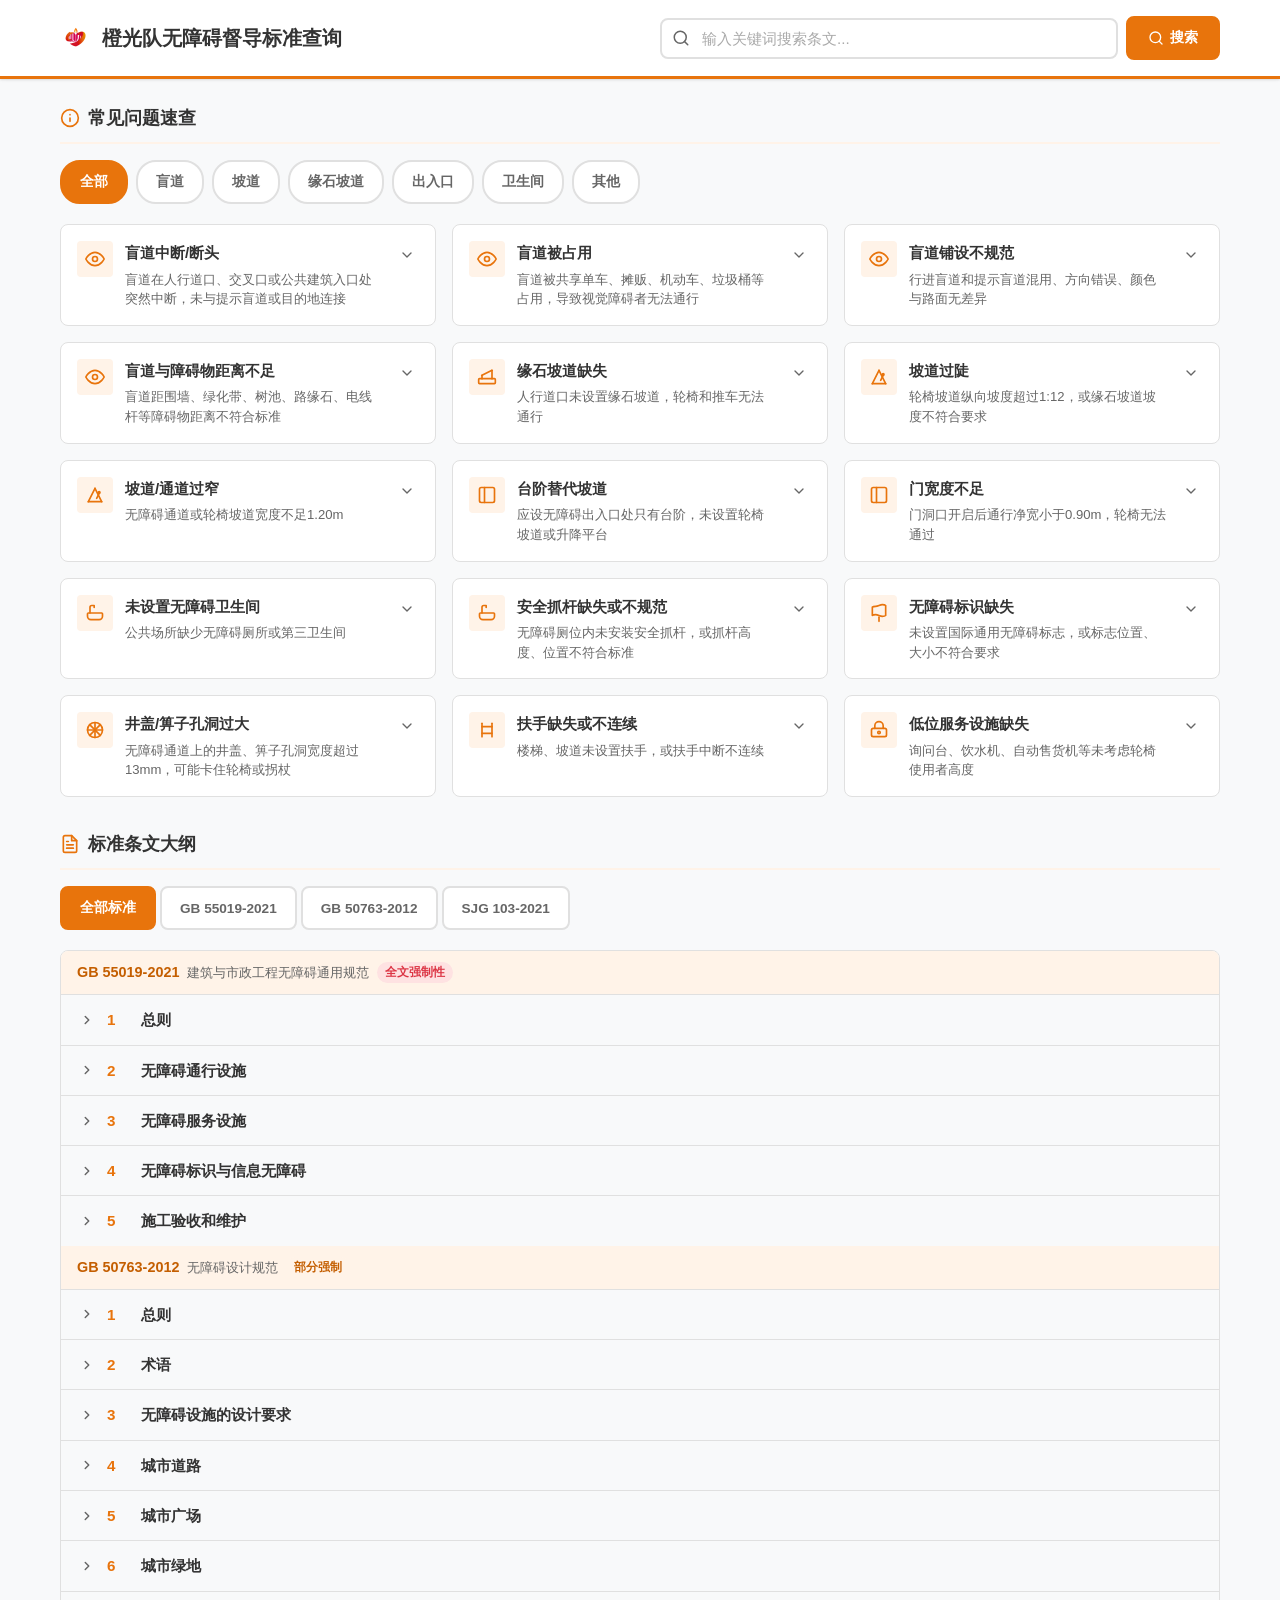
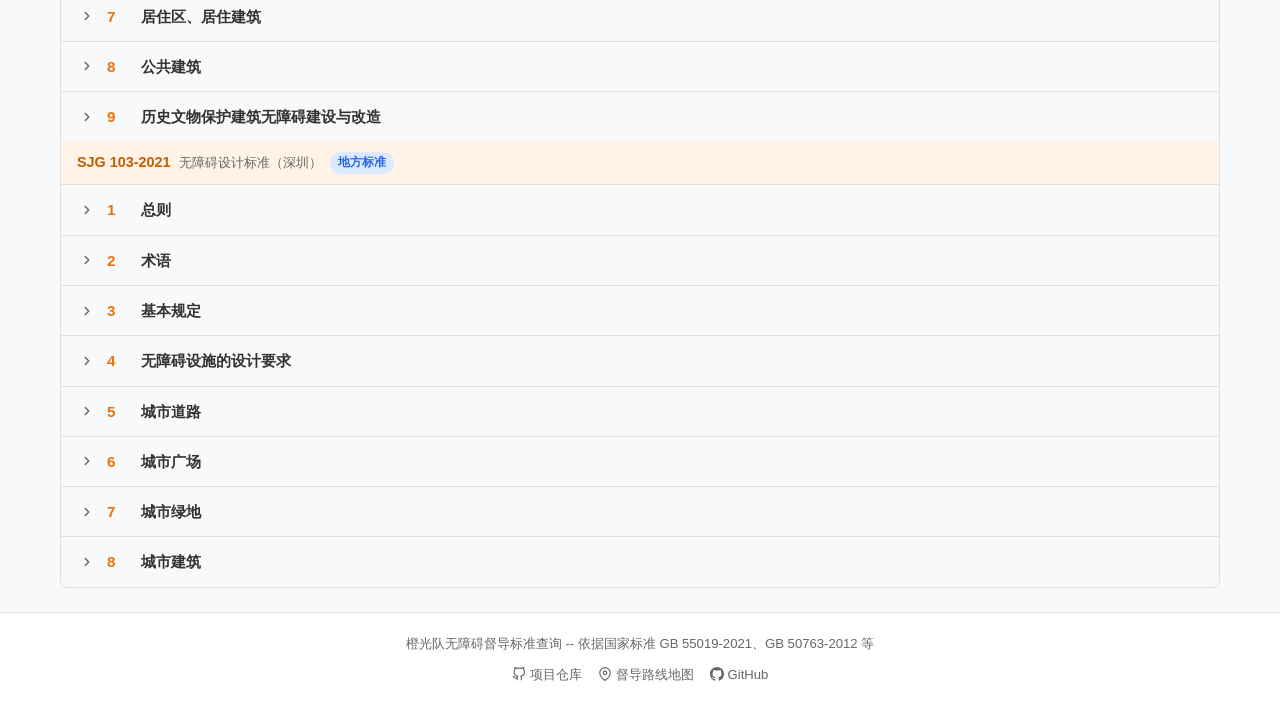
==== commit 12e313ec: "perf: optimize PDF loading with Service Worker caching and lazy loading - Add Service Worker (sw.js)" ====
--- a/index.html
+++ b/index.html
@@ -1,4 +1,10 @@
 <!DOCTYPE html>
+<!--
+  橙光队无障碍督导标准查询
+  Copyright © 2025 Wayhhow
+  Licensed under MIT
+  https://github.com/Wayhhow/accessibility-standards
+-->
 <html lang="zh-CN">
 <head>
   <meta charset="UTF-8">
@@ -134,5 +140,42 @@
   <script src="js/search.js"></script>
   <script src="js/outline.js"></script>
   <script src="js/app.js"></script>
+
+  <!-- Service Worker Registration for PDF Caching -->
+  <script>
+    (function() {
+      'use strict';
+
+      if ('serviceWorker' in navigator) {
+        window.addEventListener('load', function() {
+          navigator.serviceWorker.register('/sw.js')
+            .then(function(registration) {
+              console.log('[SW] Service Worker registered:', registration.scope);
+
+              // 监听 Service Worker 更新
+              registration.addEventListener('updatefound', function() {
+                const newWorker = registration.installing;
+                newWorker.addEventListener('statechange', function() {
+                  if (newWorker.state === 'installed' && navigator.serviceWorker.controller) {
+                    console.log('[SW] New version available');
+                    // 可以在这里提示用户刷新页面
+                  }
+                });
+              });
+            })
+            .catch(function(error) {
+              console.log('[SW] Service Worker registration failed:', error);
+            });
+
+          // 监听 Service Worker 消息
+          navigator.serviceWorker.addEventListener('message', function(event) {
+            console.log('[SW] Message received:', event.data);
+          });
+        });
+      } else {
+        console.log('[SW] Service Worker not supported');
+      }
+    })();
+  </script>
 </body>
 </html>
--- a/css/style.css
+++ b/css/style.css
@@ -1,3 +1,10 @@
+/*
+ * 橙光队无障碍督导标准查询 - 样式表
+ * Copyright © 2025 Wayhhow
+ * Licensed under MIT
+ * https://github.com/Wayhhow/accessibility-standards
+ */
+
 /* ============================================
    Accessibility Standards Query Tool
    CSS Styles - Orange & White Theme
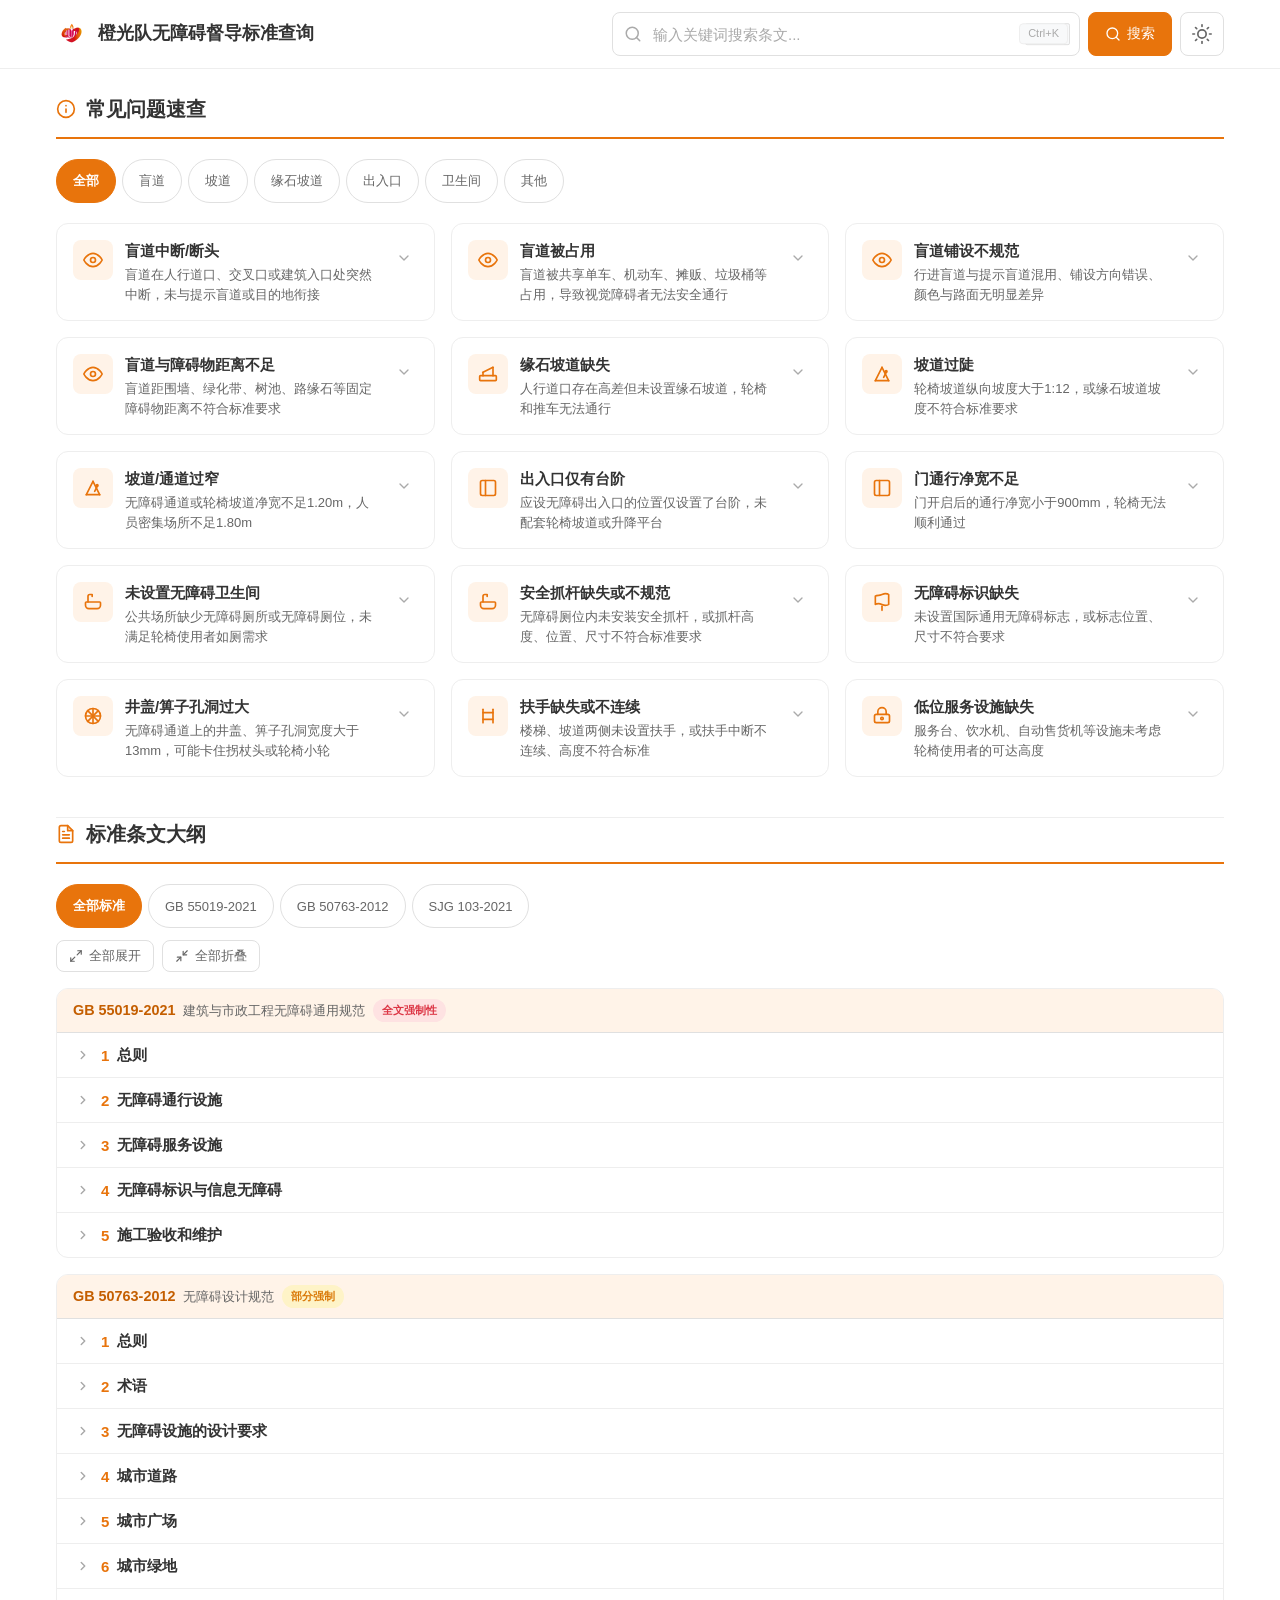
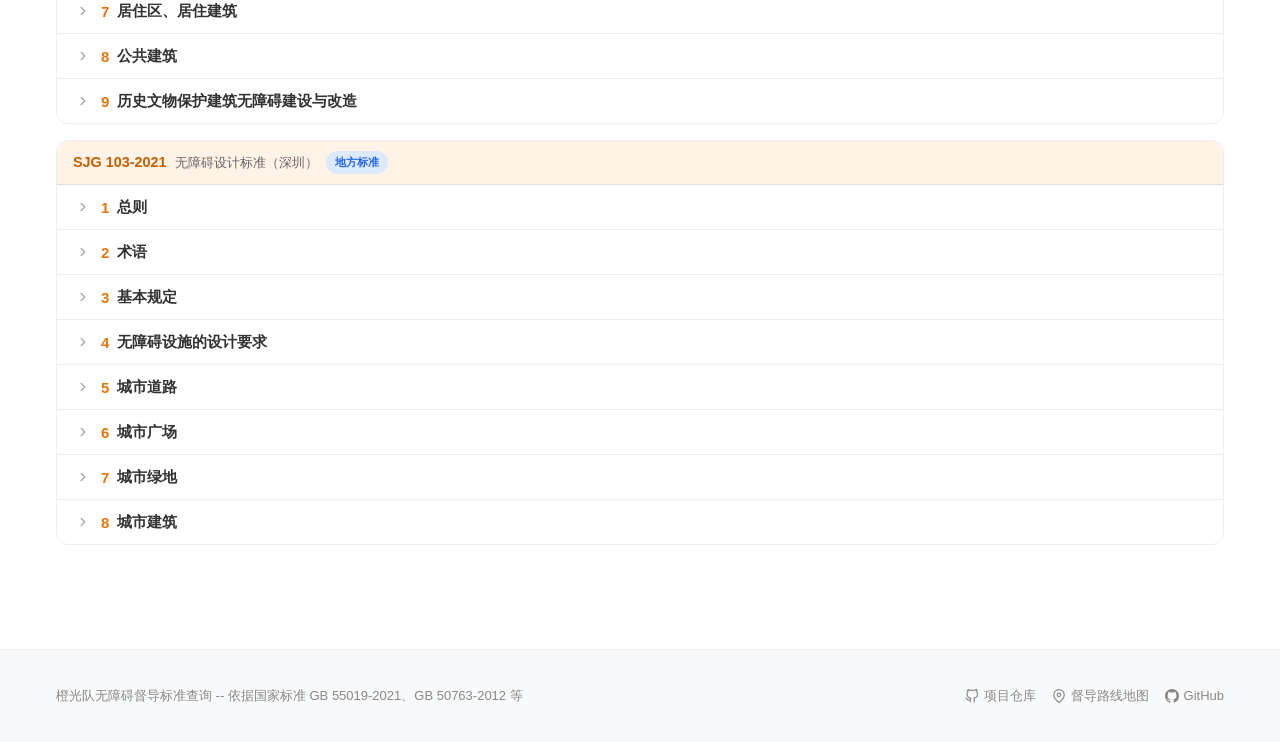
==== commit 77e47678: "fix: 全面审查修复数据准确性、CSS损坏、交互逻辑与UI美化 重写损坏CSS(174K->2.4K行); 修复SJG103第8章数据结构; 补充5.6.1/8.2/8.4条文; 修正55处页码; " ====
--- a/index.html
+++ b/index.html
@@ -11,6 +11,15 @@
   <meta name="viewport" content="width=device-width, initial-scale=1.0">
   <title>橙光队无障碍督导标准查询</title>
   <link rel="stylesheet" href="css/style.css">
+  <script>
+    // FOUC prevention: apply theme before render
+    (function() {
+      var theme = localStorage.getItem('theme');
+      if (theme === 'dark' || (!theme && window.matchMedia('(prefers-color-scheme: dark)').matches)) {
+        document.documentElement.setAttribute('data-theme', 'dark');
+      }
+    })();
+  </script>
 </head>
 <body>
   <!-- Skip to content link for accessibility -->
@@ -24,21 +33,40 @@
           <img src="image/logo.png" alt="橙光队队徽" class="logo-icon" width="32" height="32">
           <h1 class="site-title">橙光队无障碍督导标准查询</h1>
         </div>
-        <div class="search-box" role="search" aria-label="搜索标准条文">
-          <label for="search-input" class="sr-only">搜索标准条文</label>
-          <div class="search-input-wrapper">
-            <svg class="search-icon" width="18" height="18" viewBox="0 0 24 24" fill="none" stroke="currentColor" stroke-width="2" stroke-linecap="round" stroke-linejoin="round" aria-hidden="true">
-              <circle cx="11" cy="11" r="8"/>
-              <line x1="21" y1="21" x2="16.65" y2="16.65"/>
-            </svg>
-            <input type="search" id="search-input" class="search-input" placeholder="输入关键词搜索条文..." autocomplete="off" aria-describedby="search-hint">
+        <div class="header-actions">
+          <div class="search-box" role="search" aria-label="搜索标准条文">
+            <label for="search-input" class="sr-only">搜索标准条文</label>
+            <div class="search-input-wrapper">
+              <svg class="search-icon" width="18" height="18" viewBox="0 0 24 24" fill="none" stroke="currentColor" stroke-width="2" stroke-linecap="round" stroke-linejoin="round" aria-hidden="true">
+                <circle cx="11" cy="11" r="8"/>
+                <line x1="21" y1="21" x2="16.65" y2="16.65"/>
+              </svg>
+              <input type="search" id="search-input" class="search-input" placeholder="输入关键词搜索条文..." autocomplete="off" aria-describedby="search-hint">
+              <kbd class="search-kbd" aria-hidden="true">Ctrl+K</kbd>
+            </div>
+            <button id="search-btn" class="btn btn-primary search-btn" type="button" aria-label="搜索">
+              <svg width="16" height="16" viewBox="0 0 24 24" fill="none" stroke="currentColor" stroke-width="2" stroke-linecap="round" stroke-linejoin="round" aria-hidden="true">
+                <circle cx="11" cy="11" r="8"/>
+                <line x1="21" y1="21" x2="16.65" y2="16.65"/>
+              </svg>
+              <span>搜索</span>
+            </button>
           </div>
-          <button id="search-btn" class="btn btn-primary search-btn" type="button" aria-label="搜索">
-            <svg width="16" height="16" viewBox="0 0 24 24" fill="none" stroke="currentColor" stroke-width="2" stroke-linecap="round" stroke-linejoin="round" aria-hidden="true">
-              <circle cx="11" cy="11" r="8"/>
-              <line x1="21" y1="21" x2="16.65" y2="16.65"/>
-            </svg>
-            <span>搜索</span>
+          <button class="theme-toggle" id="theme-toggle" type="button" aria-label="切换深色模式" title="切换深色模式">
+            <svg class="theme-icon-light" width="20" height="20" viewBox="0 0 24 24" fill="none" stroke="currentColor" stroke-width="2" stroke-linecap="round" stroke-linejoin="round" aria-hidden="true">
+              <circle cx="12" cy="12" r="5"/>
+              <line x1="12" y1="1" x2="12" y2="3"/>
+              <line x1="12" y1="21" x2="12" y2="23"/>
+              <line x1="4.22" y1="4.22" x2="5.64" y2="5.64"/>
+              <line x1="18.36" y1="18.36" x2="19.78" y2="19.78"/>
+              <line x1="1" y1="12" x2="3" y2="12"/>
+              <line x1="21" y1="12" x2="23" y2="12"/>
+              <line x1="4.22" y1="19.78" x2="5.64" y2="18.36"/>
+              <line x1="18.36" y1="5.64" x2="19.78" y2="4.22"/>
+            </svg>
+            <svg class="theme-icon-dark" width="20" height="20" viewBox="0 0 24 24" fill="none" stroke="currentColor" stroke-width="2" stroke-linecap="round" stroke-linejoin="round" aria-hidden="true">
+              <path d="M21 12.79A9 9 0 1 1 11.21 3 7 7 0 0 0 21 12.79z"/>
+            </svg>
           </button>
         </div>
       </div>
@@ -104,6 +132,26 @@
         <nav class="standard-tabs" role="tablist" aria-label="标准选择">
           <!-- Tabs will be generated by JS -->
         </nav>
+        <div class="outline-actions">
+          <button class="btn btn-outline btn-sm" id="expand-all-btn" type="button" aria-label="展开全部章节">
+            <svg width="14" height="14" viewBox="0 0 24 24" fill="none" stroke="currentColor" stroke-width="2" stroke-linecap="round" stroke-linejoin="round" aria-hidden="true">
+              <polyline points="15 3 21 3 21 9"/>
+              <polyline points="9 21 3 21 3 15"/>
+              <line x1="21" y1="3" x2="14" y2="10"/>
+              <line x1="3" y1="21" x2="10" y2="14"/>
+            </svg>
+            <span>全部展开</span>
+          </button>
+          <button class="btn btn-outline btn-sm" id="collapse-all-btn" type="button" aria-label="折叠全部章节">
+            <svg width="14" height="14" viewBox="0 0 24 24" fill="none" stroke="currentColor" stroke-width="2" stroke-linecap="round" stroke-linejoin="round" aria-hidden="true">
+              <polyline points="4 14 10 14 10 20"/>
+              <polyline points="20 10 14 10 14 4"/>
+              <line x1="14" y1="10" x2="21" y2="3"/>
+              <line x1="3" y1="21" x2="10" y2="14"/>
+            </svg>
+            <span>全部折叠</span>
+          </button>
+        </div>
         <div id="outline-tree" class="outline-tree" role="tree" aria-label="标准条文目录">
           <!-- Outline will be generated by JS -->
         </div>
@@ -111,6 +159,13 @@
 
     </div>
   </main>
+
+  <!-- Back to Top Button -->
+  <button class="back-to-top" id="back-to-top" type="button" aria-label="返回顶部" title="返回顶部">
+    <svg width="20" height="20" viewBox="0 0 24 24" fill="none" stroke="currentColor" stroke-width="2" stroke-linecap="round" stroke-linejoin="round" aria-hidden="true">
+      <polyline points="18 15 12 9 6 15"/>
+    </svg>
+  </button>
 
   <!-- Footer -->
   <footer class="site-footer" role="contentinfo">
--- a/css/style.css
+++ b/css/style.css
@@ -1,75 +1,216 @@
-/*
+/**
  * 橙光队无障碍督导标准查询 - 样式表
  * Copyright © 2025 Wayhhow
  * Licensed under MIT
  * https://github.com/Wayhhow/accessibility-standards
+ *
+ * 设计系统：橙白主题，支持暗色模式
+ * 无障碍标准：WCAG 2.1 AA
+ * 主色调：#E8740C (橙色)
  */
 
-/* ============================================
-   Accessibility Standards Query Tool
-   CSS Styles - Orange & White Theme
-   ============================================ */
-
-/* --- CSS Variables --- */
+/* ==========================================================================
+   2. CSS Variables - Light Theme
+   ========================================================================== */
+
 :root {
+  /* Primary Colors */
   --primary: #E8740C;
   --primary-light: #FFF3E8;
   --primary-dark: #C45E00;
+  --primary-50: #FFF8F3;
+  --primary-100: #FFE8D6;
+  --primary-200: #FFD0AD;
+  --primary-300: #FFB384;
+  --primary-400: #FF955C;
+  --primary-500: #E8740C;
+  --primary-600: #C45E00;
+  --primary-700: #9A4A00;
+  --primary-800: #703600;
+  --primary-900: #462100;
+
+  /* Background Colors */
   --bg: #FFFFFF;
   --bg-secondary: #F8F9FA;
+  --bg-tertiary: #F0F1F3;
+  --bg-elevated: #FFFFFF;
+  --bg-overlay: rgba(0, 0, 0, 0.5);
+
+  /* Text Colors */
   --text: #333333;
   --text-secondary: #666666;
+  --text-tertiary: #888888;
+  --text-muted: #AAAAAA;
+  --text-inverse: #FFFFFF;
+
+  /* Border Colors */
   --border: #E0E0E0;
+  --border-light: #EEEEEE;
+  --border-dark: #CCCCCC;
+
+  /* Semantic Colors */
   --danger: #DC3545;
+  --danger-light: #FEE2E2;
+  --danger-dark: #B02A37;
   --info: #2563EB;
+  --info-light: #DBEAFE;
+  --info-dark: #1D4ED8;
   --warning: #F59E0B;
+  --warning-light: #FEF3C7;
+  --warning-dark: #D97706;
   --success: #16A34A;
+  --success-light: #DCFCE7;
+  --success-dark: #15803D;
+
+  /* Border Radius */
+  --radius-xs: 2px;
+  --radius-sm: 4px;
   --radius: 8px;
-  --radius-sm: 4px;
-  --shadow: 0 1px 3px rgba(0,0,0,0.08), 0 1px 2px rgba(0,0,0,0.06);
-  --shadow-md: 0 4px 6px rgba(0,0,0,0.07), 0 2px 4px rgba(0,0,0,0.06);
-  --shadow-lg: 0 10px 15px rgba(0,0,0,0.1), 0 4px 6px rgba(0,0,0,0.05);
+  --radius-md: 12px;
+  --radius-lg: 16px;
+  --radius-xl: 24px;
+  --radius-full: 9999px;
+
+  /* Shadows */
+  --shadow-xs: 0 1px 2px rgba(0, 0, 0, 0.04);
+  --shadow: 0 1px 3px rgba(0, 0, 0, 0.08), 0 1px 2px rgba(0, 0, 0, 0.06);
+  --shadow-md: 0 4px 6px rgba(0, 0, 0, 0.07), 0 2px 4px rgba(0, 0, 0, 0.06);
+  --shadow-lg: 0 10px 15px rgba(0, 0, 0, 0.1), 0 4px 6px rgba(0, 0, 0, 0.05);
+  --shadow-xl: 0 20px 25px rgba(0, 0, 0, 0.12), 0 10px 10px rgba(0, 0, 0, 0.04);
+  --shadow-focus: 0 0 0 3px rgba(232, 116, 12, 0.2);
+  --shadow-focus-dark: 0 0 0 3px rgba(232, 116, 12, 0.4);
+  --shadow-card-hover: 0 8px 16px rgba(0, 0, 0, 0.1), 0 4px 8px rgba(0, 0, 0, 0.06);
+  --shadow-inner: inset 0 2px 4px rgba(0, 0, 0, 0.06);
+
+  /* Transitions */
+  --transition-fast: 0.15s ease;
   --transition: 0.2s ease;
+  --transition-slow: 0.35s ease;
+  --transition-bounce: 0.4s cubic-bezier(0.34, 1.56, 0.64, 1);
+  --transition-smooth: 0.3s cubic-bezier(0.4, 0, 0.2, 1);
+
+  /* Layout */
   --max-width: 1200px;
   --header-height: auto;
-}
-
-/* --- Reset & Base --- */
+
+  /* Z-index */
+  --z-dropdown: 100;
+  --z-sticky: 200;
+  --z-modal: 300;
+  --z-tooltip: 400;
+}
+
+/* ==========================================================================
+   3. CSS Variables - Dark Theme
+   ========================================================================== */
+
+[data-theme="dark"] {
+  /* Primary Colors */
+  --primary: #F58C2B;
+  --primary-light: #4A3015;
+  --primary-dark: #FFB366;
+  --primary-50: #2A1F15;
+  --primary-100: #3D2A1A;
+  --primary-200: #5C3D25;
+  --primary-300: #7A5230;
+  --primary-400: #99683B;
+  --primary-500: #F58C2B;
+  --primary-600: #FFB366;
+  --primary-700: #FFC999;
+  --primary-800: #FFE0CC;
+  --primary-900: #FFF5EB;
+
+  /* Background Colors */
+  --bg: #1A1A1A;
+  --bg-secondary: #242424;
+  --bg-tertiary: #2E2E2E;
+  --bg-elevated: #2D2D2D;
+  --bg-overlay: rgba(0, 0, 0, 0.7);
+
+  /* Text Colors */
+  --text: #E8E8E8;
+  --text-secondary: #B0B0B0;
+  --text-tertiary: #888888;
+  --text-muted: #666666;
+  --text-inverse: #1A1A1A;
+
+  /* Border Colors */
+  --border: #404040;
+  --border-light: #333333;
+  --border-dark: #555555;
+
+  /* Semantic Colors */
+  --danger: #EF4444;
+  --danger-light: #3D1F1F;
+  --danger-dark: #F87171;
+  --info: #3B82F6;
+  --info-light: #1E293B;
+  --info-dark: #60A5FA;
+  --warning: #F59E0B;
+  --warning-light: #3D2E1A;
+  --warning-dark: #FBBF24;
+  --success: #22C55E;
+  --success-light: #1A2E1F;
+  --success-dark: #4ADE80;
+
+  /* Shadows (darker in dark mode) */
+  --shadow-xs: 0 1px 2px rgba(0, 0, 0, 0.3);
+  --shadow: 0 1px 3px rgba(0, 0, 0, 0.4), 0 1px 2px rgba(0, 0, 0, 0.3);
+  --shadow-md: 0 4px 6px rgba(0, 0, 0, 0.4), 0 2px 4px rgba(0, 0, 0, 0.3);
+  --shadow-lg: 0 10px 15px rgba(0, 0, 0, 0.5), 0 4px 6px rgba(0, 0, 0, 0.3);
+  --shadow-xl: 0 20px 25px rgba(0, 0, 0, 0.5), 0 10px 10px rgba(0, 0, 0, 0.3);
+  --shadow-focus: 0 0 0 3px rgba(245, 140, 43, 0.3);
+  --shadow-focus-dark: 0 0 0 3px rgba(245, 140, 43, 0.5);
+  --shadow-card-hover: 0 8px 16px rgba(0, 0, 0, 0.5), 0 4px 8px rgba(0, 0, 0, 0.3);
+  --shadow-inner: inset 0 2px 4px rgba(0, 0, 0, 0.3);
+}
+
+/* ==========================================================================
+   4. Reset & Base
+   ========================================================================== */
+
 *,
 *::before,
 *::after {
   box-sizing: border-box;
+}
+
+html {
+  font-size: 16px;
+  -webkit-text-size-adjust: 100%;
+  -moz-text-size-adjust: 100%;
+  text-size-adjust: 100%;
+  scroll-behavior: smooth;
+  -webkit-tap-highlight-color: transparent;
+}
+
+body {
   margin: 0;
   padding: 0;
-}
-
-html {
-  font-size: 16px;
-  scroll-behavior: smooth;
-  -webkit-text-size-adjust: 100%;
-}
-
-body {
-  font-family: -apple-system, BlinkMacSystemFont, "Segoe UI", "PingFang SC", "Hiragino Sans GB", "Microsoft YaHei", "Helvetica Neue", Helvetica, Arial, sans-serif;
+  font-family: -apple-system, BlinkMacSystemFont, "Segoe UI", Roboto, "Helvetica Neue", Arial,
+    "Noto Sans", "Noto Sans SC", "PingFang SC", "Microsoft YaHei", sans-serif;
+  font-size: 1rem;
+  line-height: 1.6;
   color: var(--text);
-  background: var(--bg-secondary);
-  line-height: 1.6;
+  background-color: var(--bg);
+  -webkit-font-smoothing: antialiased;
+  -moz-osx-font-smoothing: grayscale;
   min-height: 100vh;
-  display: flex;
-  flex-direction: column;
+  transition: background-color var(--transition), color var(--transition);
 }
 
 a {
   color: var(--primary);
   text-decoration: none;
-  transition: color var(--transition);
+  transition: color var(--transition-fast);
 }
 
 a:hover {
   color: var(--primary-dark);
-}
-
-/* --- Screen Reader Only --- */
+  text-decoration: underline;
+}
+
+/* Screen reader only - visually hidden but accessible to AT */
 .sr-only {
   position: absolute;
   width: 1px;
@@ -82,18 +223,22 @@
   border: 0;
 }
 
-/* --- Skip Link --- */
+/* Skip link - visible on focus for keyboard users */
 .skip-link {
   position: absolute;
   top: -100%;
-  left: 16px;
-  z-index: 1000;
-  padding: 8px 16px;
+  left: 50%;
+  transform: translateX(-50%);
+  z-index: 9999;
+  padding: 12px 24px;
   background: var(--primary);
-  color: #fff;
+  color: var(--text-inverse);
+  font-size: 0.875rem;
   font-weight: 600;
-  border-radius: var(--radius-sm);
-  transition: top var(--transition);
+  text-decoration: none;
+  border-radius: var(--radius);
+  box-shadow: var(--shadow-lg);
+  transition: top var(--transition-fast);
 }
 
 .skip-link:focus {
@@ -102,30 +247,50 @@
   outline-offset: 2px;
 }
 
-/* --- Container --- */
+/* ==========================================================================
+   5. Container
+   ========================================================================== */
+
 .container {
   width: 100%;
   max-width: var(--max-width);
-  margin: 0 auto;
-  padding: 0 20px;
-}
-
-/* --- Header --- */
+  margin-left: auto;
+  margin-right: auto;
+  padding-left: 16px;
+  padding-right: 16px;
+}
+
+/* ==========================================================================
+   6. Header
+   ========================================================================== */
+
 .site-header {
-  background: var(--bg);
-  border-bottom: 3px solid var(--primary);
-  box-shadow: var(--shadow);
   position: sticky;
   top: 0;
-  z-index: 100;
+  z-index: var(--z-sticky);
+  background-color: var(--bg);
+  border-bottom: 1px solid var(--border-light);
+  transition: background-color var(--transition), border-color var(--transition),
+    box-shadow var(--transition), backdrop-filter var(--transition);
+}
+
+.site-header.scrolled {
+  box-shadow: var(--shadow-md);
+  backdrop-filter: blur(12px);
+  -webkit-backdrop-filter: blur(12px);
+  background-color: rgba(255, 255, 255, 0.85);
+}
+
+[data-theme="dark"] .site-header.scrolled {
+  background-color: rgba(26, 26, 26, 0.85);
 }
 
 .header-inner {
   display: flex;
   align-items: center;
-  justify-content: space-between;
-  padding: 16px 0;
   gap: 20px;
+  padding-top: 12px;
+  padding-bottom: 12px;
   flex-wrap: wrap;
 }
 
@@ -134,35 +299,121 @@
   align-items: center;
   gap: 10px;
   flex-shrink: 0;
+  text-decoration: none;
+  color: var(--text);
+}
+
+.logo:hover {
+  text-decoration: none;
+  color: var(--primary);
 }
 
 .logo-icon {
   width: 32px;
   height: 32px;
+  border-radius: var(--radius-sm);
   object-fit: contain;
-  border-radius: 4px;
 }
 
 .site-title {
-  font-size: 1.25rem;
+  font-size: 1.125rem;
   font-weight: 700;
+  margin: 0;
   color: var(--text);
+  white-space: nowrap;
   line-height: 1.3;
-}
-
-/* --- Search Box --- */
-.search-box {
+  transition: color var(--transition);
+}
+
+.logo:hover .site-title {
+  color: var(--primary);
+}
+
+/* ==========================================================================
+   7. Theme Toggle
+   ========================================================================== */
+
+.theme-toggle {
+  display: flex;
+  align-items: center;
+  justify-content: center;
+  width: 44px;
+  height: 44px;
+  min-width: 44px;
+  min-height: 44px;
+  padding: 0;
+  border: 1px solid var(--border);
+  border-radius: var(--radius);
+  background: var(--bg-elevated);
+  color: var(--text-secondary);
+  cursor: pointer;
+  transition: background-color var(--transition-fast), color var(--transition-fast),
+    border-color var(--transition-fast), box-shadow var(--transition-fast);
+  flex-shrink: 0;
+}
+
+.theme-toggle:hover {
+  background: var(--bg-secondary);
+  color: var(--primary);
+  border-color: var(--primary);
+}
+
+.theme-toggle:focus-visible {
+  outline: 3px solid var(--primary);
+  outline-offset: 2px;
+  box-shadow: var(--shadow-focus);
+}
+
+.theme-toggle svg {
+  width: 20px;
+  height: 20px;
+  transition: transform var(--transition-bounce);
+}
+
+.theme-toggle:hover svg {
+  transform: rotate(30deg);
+}
+
+.theme-icon-dark {
+  display: none;
+}
+
+[data-theme="dark"] .theme-icon-light {
+  display: none;
+}
+
+[data-theme="dark"] .theme-icon-dark {
+  display: block;
+}
+
+/* --- Header Actions (search + theme toggle) --- */
+.header-actions {
   display: flex;
   align-items: center;
   gap: 8px;
   flex: 1;
+  justify-content: flex-end;
+}
+
+/* ==========================================================================
+   8. Search Box
+   ========================================================================== */
+
+.search-box {
+  display: flex;
+  align-items: center;
+  gap: 8px;
+  flex: 1;
+  min-width: 0;
   max-width: 560px;
-  min-width: 240px;
 }
 
 .search-input-wrapper {
   position: relative;
   flex: 1;
+  display: flex;
+  align-items: center;
+  min-width: 0;
 }
 
 .search-icon {
@@ -170,277 +421,362 @@
   left: 12px;
   top: 50%;
   transform: translateY(-50%);
-  color: var(--text-secondary);
+  color: var(--text-muted);
   pointer-events: none;
+  transition: color var(--transition-fast);
+  z-index: 1;
 }
 
 .search-input {
   width: 100%;
-  padding: 10px 14px 10px 40px;
-  border: 2px solid var(--border);
-  border-radius: var(--radius);
-  font-size: 0.95rem;
-  color: var(--text);
-  background: var(--bg);
-  transition: border-color var(--transition), box-shadow var(--transition);
-  outline: none;
-}
-
-.search-input:focus {
-  border-color: var(--primary);
-  box-shadow: 0 0 0 3px rgba(232, 116, 12, 0.15);
-}
-
-.search-input::placeholder {
-  color: #aaa;
-}
-
-/* --- Buttons --- */
-.btn {
-  display: inline-flex;
-  align-items: center;
-  justify-content: center;
-  gap: 6px;
-  padding: 10px 20px;
-  font-size: 0.9rem;
-  font-weight: 600;
-  border: 2px solid transparent;
-  border-radius: var(--radius);
-  cursor: pointer;
-  transition: all var(--transition);
-  white-space: nowrap;
+  height: 44px;
   min-height: 44px;
-  min-width: 44px;
-  text-decoration: none;
-  line-height: 1.2;
-}
-
-.btn:focus-visible {
-  outline: 3px solid var(--primary);
-  outline-offset: 2px;
-}
-
-.btn-primary {
-  background: var(--primary);
-  color: #fff;
-  border-color: var(--primary);
-}
-
-.btn-primary:hover {
-  background: var(--primary-dark);
-  border-color: var(--primary-dark);
-}
-
-.btn-outline {
-  background: var(--bg);
-  color: var(--text-secondary);
-  border-color: var(--border);
-}
-
-.btn-outline:hover {
-  border-color: var(--primary);
-  color: var(--primary);
-  background: var(--primary-light);
-}
-
-.btn-sm {
-  padding: 6px 12px;
-  font-size: 0.8rem;
-  min-height: 36px;
-}
-
-.btn-pdf {
-  background: var(--primary-light);
-  color: var(--primary);
-  border-color: transparent;
-  padding: 4px 10px;
-  font-size: 0.78rem;
-  min-height: 32px;
-  border-radius: var(--radius-sm);
-}
-
-.btn-pdf:hover {
-  background: var(--primary);
-  color: #fff;
-}
-
-/* --- Search Results --- */
-.search-results-section {
-  background: var(--bg);
-  border-bottom: 1px solid var(--border);
-  padding: 20px 0;
-}
-
-.search-results-header {
-  display: flex;
-  align-items: center;
-  justify-content: space-between;
-  margin-bottom: 16px;
-}
-
-.search-results-title {
-  font-size: 1.1rem;
-  font-weight: 600;
-  color: var(--text);
-}
-
-.search-results {
-  max-height: 60vh;
-  overflow-y: auto;
-}
-
-.search-result-item {
-  padding: 16px;
+  padding: 0 80px 0 40px;
   border: 1px solid var(--border);
   border-radius: var(--radius);
-  margin-bottom: 12px;
-  background: var(--bg);
-  transition: box-shadow var(--transition);
+  background: var(--bg-elevated);
+  color: var(--text);
+  font-size: 0.9375rem;
+  line-height: 1.5;
+  transition: border-color var(--transition-fast), box-shadow var(--transition-fast),
+    background-color var(--transition);
+  appearance: none;
+  -webkit-appearance: none;
+}
+
+.search-input::placeholder {
+  color: var(--text-muted);
+}
+
+/* Ctrl+K hint badge */
+.search-kbd {
+  position: absolute;
+  right: 10px;
+  top: 50%;
+  transform: translateY(-50%);
+  padding: 2px 6px;
+  font-size: 0.7rem;
+  font-family: inherit;
+  color: var(--text-muted);
+  background: var(--bg-secondary);
+  border: 1px solid var(--border);
+  border-radius: var(--radius-xs);
+  pointer-events: none;
+  line-height: 1.4;
+}
+
+.search-input:focus ~ .search-kbd {
+  opacity: 0;
+}
+
+.search-input:hover {
+  border-color: var(--border-dark);
+}
+
+.search-input:focus {
+  outline: none;
+  border-color: var(--primary);
+  box-shadow: var(--shadow-focus), 0 0 0 1px var(--primary);
+}
+
+.search-input:focus ~ .search-icon,
+.search-input:focus + .search-icon {
+  color: var(--primary);
+}
+
+/* Focus glow effect - soft orange glow */
+.search-input:focus {
+  box-shadow: 0 0 0 3px rgba(232, 116, 12, 0.15), 0 0 12px rgba(232, 116, 12, 0.1),
+    0 0 0 1px var(--primary);
+}
+
+[data-theme="dark"] .search-input:focus {
+  box-shadow: 0 0 0 3px rgba(245, 140, 43, 0.25), 0 0 16px rgba(245, 140, 43, 0.12),
+    0 0 0 1px var(--primary);
+}
+
+/* Ctrl+K hint badge inside search input */
+.search-input-wrapper::after {
+  content: "Ctrl+K";
+  position: absolute;
+  right: 12px;
+  top: 50%;
+  transform: translateY(-50%);
+  padding: 2px 8px;
+  font-size: 0.6875rem;
+  font-weight: 500;
+  line-height: 1.4;
+  color: var(--text-muted);
+  background: var(--bg-secondary);
+  border: 1px solid var(--border-light);
+  border-radius: var(--radius-sm);
+  pointer-events: none;
+  white-space: nowrap;
+  transition: opacity var(--transition-fast);
+}
+
+.search-input:focus ~ ::after,
+.search-input-wrapper:focus-within::after {
+  opacity: 0;
+}
+
+.search-input:not(:placeholder-shown) ~ ::after,
+.search-input-wrapper:has(.search-input:not(:placeholder-shown))::after {
+  opacity: 0;
+}
+
+.search-btn {
+  flex-shrink: 0;
+}
+
+/* ==========================================================================
+   9. Search Autocomplete Dropdown
+   ========================================================================== */
+
+.search-autocomplete {
+  position: absolute;
+  top: calc(100% + 4px);
+  left: 0;
+  right: 0;
+  z-index: var(--z-dropdown);
+  background: var(--bg-elevated);
+  border: 1px solid var(--border);
+  border-radius: var(--radius);
+  box-shadow: var(--shadow-lg);
+  max-height: 320px;
+  overflow-y: auto;
+  overscroll-behavior: contain;
+}
+
+.autocomplete-item {
+  display: flex;
+  align-items: center;
+  gap: 10px;
+  padding: 10px 14px;
+  cursor: pointer;
+  transition: background-color var(--transition-fast);
+  border-bottom: 1px solid var(--border-light);
+  font-size: 0.875rem;
+  color: var(--text);
+}
+
+.autocomplete-item:last-child {
+  border-bottom: none;
+}
+
+.autocomplete-item:hover,
+.autocomplete-item.active {
+  background-color: var(--primary-50);
+}
+
+.autocomplete-item mark {
+  background-color: var(--primary-200);
+  color: var(--text);
+  font-weight: 600;
+  padding: 0 1px;
+  border-radius: var(--radius-xs);
+}
+
+[data-theme="dark"] .autocomplete-item mark {
+  background-color: var(--primary-300);
+  color: var(--text);
+}
+
+.autocomplete-item .autocomplete-number {
+  font-weight: 600;
+  color: var(--primary);
+  flex-shrink: 0;
+  min-width: 48px;
+}
+
+.autocomplete-item .autocomplete-text {
+  flex: 1;
+  min-width: 0;
+  overflow: hidden;
+  text-overflow: ellipsis;
+  white-space: nowrap;
+  color: var(--text-secondary);
+}
+
+/* ==========================================================================
+   10. Search Results
+   ========================================================================== */
+
+.search-results-section {
+  padding: 24px 0;
+  background-color: var(--bg-secondary);
+  border-bottom: 1px solid var(--border-light);
+  animation: slideDown var(--transition-smooth);
+}
+
+.search-results-header {
+  display: flex;
+  align-items: center;
+  justify-content: space-between;
+  gap: 16px;
+  margin-bottom: 16px;
+  flex-wrap: wrap;
+}
+
+.search-results-title {
+  font-size: 1.125rem;
+  font-weight: 600;
+  margin: 0;
+  color: var(--text);
+}
+
+.search-results {
+  display: flex;
+  flex-direction: column;
+  gap: 12px;
+}
+
+.search-result-item {
+  background: var(--bg-elevated);
+  border: 1px solid var(--border-light);
+  border-radius: var(--radius);
+  padding: 16px;
+  transition: transform var(--transition-fast), box-shadow var(--transition-fast),
+    border-color var(--transition-fast);
 }
 
 .search-result-item:hover {
-  box-shadow: var(--shadow-md);
+  transform: translateY(-2px);
+  box-shadow: var(--shadow-card-hover);
+  border-color: var(--border);
 }
 
 .search-result-header {
   display: flex;
   align-items: center;
-  gap: 8px;
+  gap: 10px;
   margin-bottom: 8px;
   flex-wrap: wrap;
 }
 
 .search-result-number {
   font-weight: 700;
-  font-size: 0.95rem;
-  color: var(--primary-dark);
+  font-size: 0.9375rem;
+  color: var(--primary);
+  flex-shrink: 0;
 }
 
 .search-result-badges {
   display: flex;
+  align-items: center;
   gap: 6px;
   flex-wrap: wrap;
 }
 
-.badge {
-  display: inline-flex;
-  align-items: center;
-  padding: 2px 8px;
-  font-size: 0.72rem;
+.search-result-path {
+  font-size: 0.8125rem;
+  color: var(--text-tertiary);
+  margin-bottom: 6px;
+}
+
+.search-result-text {
+  font-size: 0.9375rem;
+  line-height: 1.7;
+  color: var(--text-secondary);
+  margin-bottom: 10px;
+}
+
+/* Search highlight mark - warm orange background */
+.search-result-text mark,
+mark {
+  background-color: var(--primary-200);
+  color: var(--primary-900);
   font-weight: 600;
-  border-radius: 12px;
-  white-space: nowrap;
-  line-height: 1.5;
-}
-
-.badge-mandatory {
-  background: #FEE2E2;
-  color: var(--danger);
-}
-
-.badge-type-full {
-  background: #FEE2E2;
-  color: var(--danger);
-}
-
-.badge-type-partial {
-  background: var(--primary-light);
-  color: var(--primary-dark);
-}
-
-.badge-type-local {
-  background: #DBEAFE;
-  color: var(--info);
-}
-
-.search-result-path {
-  font-size: 0.82rem;
+  padding: 1px 3px;
+  border-radius: var(--radius-xs);
+  box-decoration-break: clone;
+  -webkit-box-decoration-break: clone;
+}
+
+[data-theme="dark"] mark,
+[data-theme="dark"] .search-result-text mark {
+  background-color: var(--primary-300);
+  color: var(--primary-900);
+}
+
+.search-result-actions {
+  display: flex;
+  align-items: center;
+  gap: 8px;
+}
+
+/* Search empty state */
+.search-empty {
+  display: flex;
+  flex-direction: column;
+  align-items: center;
+  justify-content: center;
+  padding: 40px 20px;
+  text-align: center;
+  color: var(--text-muted);
+}
+
+.search-empty svg {
+  margin-bottom: 16px;
+  opacity: 0.5;
+}
+
+.search-empty p {
+  margin: 0;
+  font-size: 0.9375rem;
   color: var(--text-secondary);
-  margin-bottom: 8px;
-}
-
-.search-result-text {
-  font-size: 0.9rem;
-  color: var(--text);
-  line-height: 1.7;
-}
-
-.search-result-text mark {
-  background: #FBBF24;
-  color: var(--text);
-  padding: 1px 3px;
-  border-radius: 2px;
+}
+
+.search-suggestions {
+  margin-top: 20px;
+  text-align: left;
+  max-width: 400px;
+}
+
+.search-suggestions h3 {
+  font-size: 0.875rem;
   font-weight: 600;
-}
-
-.search-result-actions {
-  margin-top: 10px;
-  display: flex;
-  justify-content: flex-end;
-}
-
-.search-empty {
-  text-align: center;
-  padding: 40px 20px;
   color: var(--text-secondary);
-}
-
-.search-empty svg {
-  margin-bottom: 12px;
-  color: var(--border);
-}
-
-.search-empty p {
-  margin-bottom: 8px;
-}
-
-.search-suggestions {
-  margin-top: 16px;
-  padding: 16px;
-  background: var(--bg-secondary);
-  border-radius: var(--radius);
-  text-align: left;
-}
-
-.search-suggestions h3 {
-  font-size: 0.9rem;
-  font-weight: 600;
-  margin-bottom: 8px;
-  color: var(--text);
+  margin: 0 0 8px 0;
 }
 
 .search-suggestions ul {
   list-style: none;
   padding: 0;
+  margin: 0;
 }
 
 .search-suggestions li {
+  font-size: 0.8125rem;
+  color: var(--text-tertiary);
   padding: 4px 0;
-  font-size: 0.85rem;
-  color: var(--text-secondary);
+  padding-left: 16px;
+  position: relative;
 }
 
 .search-suggestions li::before {
-  content: "- ";
-}
-
-/* --- Main Content --- */
-.main-content {
-  flex: 1;
-  padding: 24px 0;
-}
-
-/* --- Section Titles --- */
+  content: "•";
+  position: absolute;
+  left: 0;
+  color: var(--primary);
+}
+
+/* ==========================================================================
+   11. Section Titles
+   ========================================================================== */
+
 .section-title {
   display: flex;
   align-items: center;
-  gap: 8px;
-  font-size: 1.15rem;
+  gap: 10px;
+  font-size: 1.25rem;
   font-weight: 700;
   color: var(--text);
-  margin-bottom: 16px;
-  padding-bottom: 10px;
-  border-bottom: 2px solid var(--primary-light);
+  margin: 0 0 20px 0;
+  padding-bottom: 12px;
+  border-bottom: 2px solid var(--primary);
+  position: relative;
+  transition: color var(--transition), border-color var(--transition);
 }
 
 .section-title svg {
@@ -448,50 +784,44 @@
   flex-shrink: 0;
 }
 
-/* --- Common Issues --- */
+/* ==========================================================================
+   12. Common Issues Section
+   ========================================================================== */
+
 .common-issues-section {
-  margin-bottom: 32px;
-}
-
+  margin-bottom: 40px;
+}
+
+/* Issue Category Tabs */
 .issue-categories {
   display: flex;
-  gap: 8px;
-  margin-bottom: 16px;
-  overflow-x: auto;
-  padding-bottom: 4px;
-  -webkit-overflow-scrolling: touch;
-  scrollbar-width: none;
-}
-
-.issue-categories::-webkit-scrollbar {
-  display: none;
+  flex-wrap: wrap;
+  gap: 6px;
+  margin-bottom: 20px;
 }
 
 .category-tab {
-  padding: 8px 18px;
-  font-size: 0.85rem;
-  font-weight: 600;
-  border: 2px solid var(--border);
-  border-radius: 20px;
-  background: var(--bg);
+  display: inline-flex;
+  align-items: center;
+  justify-content: center;
+  min-height: 36px;
+  min-width: 44px;
+  padding: 6px 16px;
+  border: 1px solid var(--border);
+  border-radius: var(--radius-full);
+  background: var(--bg-elevated);
   color: var(--text-secondary);
+  font-size: 0.8125rem;
+  font-weight: 500;
   cursor: pointer;
-  transition: all var(--transition);
+  transition: all var(--transition-fast);
   white-space: nowrap;
-  min-height: 44px;
-  min-width: 44px;
-  flex-shrink: 0;
 }
 
 .category-tab:hover {
   border-color: var(--primary);
   color: var(--primary);
-}
-
-.category-tab.active {
-  background: var(--primary);
-  color: #fff;
-  border-color: var(--primary);
+  background: var(--primary-50);
 }
 
 .category-tab:focus-visible {
@@ -499,156 +829,231 @@
   outline-offset: 2px;
 }
 
+.category-tab.active {
+  background: var(--primary);
+  color: var(--text-inverse);
+  border-color: var(--primary);
+  font-weight: 600;
+}
+
+.category-tab.active:hover {
+  background: var(--primary-dark);
+  border-color: var(--primary-dark);
+  color: var(--text-inverse);
+}
+
+/* Common Issues List - Grid */
 .common-issues-list {
   display: grid;
   grid-template-columns: repeat(auto-fill, minmax(340px, 1fr));
   gap: 16px;
 }
 
+/* Issue Card */
 .issue-card {
-  background: var(--bg);
-  border: 1px solid var(--border);
-  border-radius: var(--radius);
+  background: var(--bg-elevated);
+  border: 1px solid var(--border-light);
+  border-radius: var(--radius-md);
   overflow: hidden;
-  transition: box-shadow var(--transition);
+  transition: transform var(--transition-fast), box-shadow var(--transition-fast),
+    border-color var(--transition-fast);
 }
 
 .issue-card:hover {
-  box-shadow: var(--shadow-md);
-}
-
+  transform: translateY(-2px);
+  box-shadow: var(--shadow-card-hover);
+  border-color: var(--border);
+}
+
+/* Issue Card Header - clickable/toggleable */
 .issue-card-header {
+  display: flex;
+  align-items: flex-start;
+  gap: 12px;
   padding: 16px;
   cursor: pointer;
-  display: flex;
-  align-items: flex-start;
-  gap: 12px;
-  transition: background var(--transition);
+  transition: background-color var(--transition-fast);
   min-height: 44px;
+  border: none;
+  background: none;
+  width: 100%;
+  text-align: left;
+  color: inherit;
+  font: inherit;
 }
 
 .issue-card-header:hover {
-  background: var(--bg-secondary);
+  background-color: var(--primary-50);
 }
 
 .issue-card-header:focus-visible {
   outline: 3px solid var(--primary);
   outline-offset: -3px;
-}
-
+  border-radius: var(--radius-md);
+}
+
+/* Issue Card Icon */
 .issue-card-icon {
-  flex-shrink: 0;
-  width: 36px;
-  height: 36px;
   display: flex;
   align-items: center;
   justify-content: center;
+  width: 40px;
+  height: 40px;
+  min-width: 40px;
+  border-radius: var(--radius);
   background: var(--primary-light);
-  border-radius: var(--radius-sm);
-  color: var(--primary);
-}
-
-.issue-card-icon svg {
-  width: 20px;
-  height: 20px;
-}
-
+  color: var(--primary);
+  transition: transform var(--transition-bounce), background-color var(--transition-fast),
+    color var(--transition-fast);
+}
+
+.issue-card-header:hover .issue-card-icon {
+  transform: scale(1.1);
+  background: var(--primary-100);
+  color: var(--primary-dark);
+}
+
+[data-theme="dark"] .issue-card-icon {
+  background: var(--primary-light);
+  color: var(--primary);
+}
+
+[data-theme="dark"] .issue-card-header:hover .issue-card-icon {
+  background: var(--primary-200);
+  color: var(--primary-dark);
+}
+
+/* Issue Card Info */
 .issue-card-info {
   flex: 1;
   min-width: 0;
 }
 
 .issue-card-title {
-  font-size: 0.95rem;
+  font-size: 0.9375rem;
   font-weight: 600;
   color: var(--text);
   margin-bottom: 4px;
+  line-height: 1.4;
+  transition: color var(--transition);
 }
 
 .issue-card-desc {
-  font-size: 0.82rem;
+  font-size: 0.8125rem;
   color: var(--text-secondary);
   line-height: 1.5;
-}
-
+  display: -webkit-box;
+  -webkit-line-clamp: 2;
+  -webkit-box-orient: vertical;
+  overflow: hidden;
+}
+
+/* Issue Card Toggle Arrow */
 .issue-card-toggle {
-  flex-shrink: 0;
-  width: 24px;
-  height: 24px;
   display: flex;
   align-items: center;
   justify-content: center;
-  color: var(--text-secondary);
-  transition: transform var(--transition);
-  margin-top: 2px;
+  width: 28px;
+  height: 28px;
+  min-width: 28px;
+  border-radius: var(--radius-sm);
+  color: var(--text-muted);
+  transition: transform var(--transition-smooth), color var(--transition-fast);
+  margin-top: 4px;
 }
 
 .issue-card-toggle.open {
   transform: rotate(180deg);
-}
-
+  color: var(--primary);
+}
+
+.issue-card-header:hover .issue-card-toggle {
+  color: var(--primary);
+}
+
+/* Issue Card Body - smooth expand animation */
 .issue-card-body {
   display: none;
-  padding: 0 16px 16px;
-  border-top: 1px solid var(--border);
 }
 
 .issue-card-body.open {
   display: block;
+  animation: fadeIn 0.2s ease;
+}
+
+.issue-check-points,
+.issue-related-clauses {
+  padding: 0 16px 16px;
 }
 
 .issue-check-points {
-  margin-top: 12px;
-}
-
-.issue-check-points h4 {
-  font-size: 0.85rem;
+  padding-top: 4px;
+}
+
+.issue-check-points h3,
+.issue-related-clauses h3 {
+  font-size: 0.8125rem;
   font-weight: 600;
-  color: var(--text);
-  margin-bottom: 8px;
-}
-
+  color: var(--text-secondary);
+  margin: 0 0 8px 0;
+  text-transform: uppercase;
+  letter-spacing: 0.5px;
+}
+
+/* Custom bullet points for check points */
 .issue-check-points ul {
   list-style: none;
   padding: 0;
+  margin: 0;
 }
 
 .issue-check-points li {
   position: relative;
-  padding: 4px 0 4px 24px;
-  font-size: 0.85rem;
-  color: var(--text);
+  padding: 4px 0 4px 20px;
+  font-size: 0.8125rem;
   line-height: 1.6;
+  color: var(--text-secondary);
 }
 
 .issue-check-points li::before {
   content: "";
   position: absolute;
-  left: 4px;
-  top: 11px;
+  left: 2px;
+  top: 12px;
   width: 8px;
   height: 8px;
+  border-radius: var(--radius-full);
+  background: var(--primary-200);
   border: 2px solid var(--primary);
-  border-radius: 50%;
-}
-
+  transition: background-color var(--transition-fast);
+}
+
+[data-theme="dark"] .issue-check-points li::before {
+  background: var(--primary-300);
+}
+
+/* Related Clause Item */
 .issue-related-clauses {
-  margin-top: 16px;
-}
-
-.issue-related-clauses h4 {
-  font-size: 0.85rem;
-  font-weight: 600;
-  color: var(--text);
-  margin-bottom: 8px;
+  margin-top: 8px;
+  padding-top: 12px;
+  border-top: 1px solid var(--border-light);
 }
 
 .related-clause-item {
   padding: 10px 12px;
+  margin-bottom: 8px;
   background: var(--bg-secondary);
-  border-radius: var(--radius-sm);
-  margin-bottom: 8px;
+  border-radius: var(--radius);
   border-left: 3px solid var(--primary);
+  transition: background-color var(--transition-fast);
+}
+
+.related-clause-item:last-child {
+  margin-bottom: 0;
+}
+
+.related-clause-item:hover {
+  background: var(--primary-50);
 }
 
 .related-clause-header {
@@ -661,67 +1066,68 @@
 
 .related-clause-number {
   font-weight: 700;
-  font-size: 0.85rem;
-  color: var(--primary-dark);
-}
-
-.related-clause-standard {
-  font-size: 0.75rem;
+  font-size: 0.8125rem;
+  color: var(--primary);
+}
+
+.related-clause-text {
+  font-size: 0.8125rem;
+  line-height: 1.6;
   color: var(--text-secondary);
-}
-
-.related-clause-text {
-  font-size: 0.83rem;
-  color: var(--text);
-  line-height: 1.6;
   margin-bottom: 6px;
 }
 
 .related-clause-actions {
   display: flex;
-  justify-content: flex-end;
-}
-
-/* --- Standard Tabs --- */
+  align-items: center;
+  gap: 8px;
+}
+
+/* ==========================================================================
+   13. Outline Section
+   ========================================================================== */
+
+.outline-section {
+  margin-bottom: 40px;
+}
+
+/* Standard Tabs */
 .standard-tabs {
   display: flex;
-  gap: 4px;
+  flex-wrap: wrap;
+  gap: 6px;
+  margin-bottom: 12px;
+}
+
+/* Outline expand/collapse actions */
+.outline-actions {
+  display: flex;
+  gap: 8px;
   margin-bottom: 16px;
-  overflow-x: auto;
-  padding-bottom: 4px;
-  -webkit-overflow-scrolling: touch;
-  scrollbar-width: none;
-}
-
-.standard-tabs::-webkit-scrollbar {
-  display: none;
 }
 
 .standard-tab {
-  padding: 8px 18px;
-  font-size: 0.85rem;
-  font-weight: 600;
-  border: 2px solid var(--border);
-  border-radius: var(--radius);
-  background: var(--bg);
+  display: inline-flex;
+  align-items: center;
+  justify-content: center;
+  min-height: 36px;
+  min-width: 44px;
+  padding: 6px 16px;
+  border: 1px solid var(--border);
+  border-radius: var(--radius-full);
+  background: var(--bg-elevated);
   color: var(--text-secondary);
+  font-size: 0.8125rem;
+  font-weight: 500;
   cursor: pointer;
-  transition: all var(--transition);
+  transition: all var(--transition-fast);
   white-space: nowrap;
-  min-height: 44px;
-  min-width: 44px;
-  flex-shrink: 0;
 }
 
 .standard-tab:hover {
   border-color: var(--primary);
   color: var(--primary);
-}
-
-.standard-tab.active {
-  background: var(--primary);
-  color: #fff;
-  border-color: var(--primary);
+  background: var(--primary-50);
 }
 
 .standard-tab:focus-visible {
@@ -729,16 +1135,42 @@
   outline-offset: 2px;
 }
 
-/* --- Outline Tree --- */
+.standard-tab.active {
+  background: var(--primary);
+  color: var(--text-inverse);
+  border-color: var(--primary);
+  font-weight: 600;
+}
+
+.standard-tab.active:hover {
+  background: var(--primary-dark);
+  border-color: var(--primary-dark);
+  color: var(--text-inverse);
+}
+
+/* Outline Tree */
 .outline-tree {
-  background: var(--bg);
-  border: 1px solid var(--border);
-  border-radius: var(--radius);
+  display: flex;
+  flex-direction: column;
+  gap: 16px;
+}
+
+/* Outline Standard Container */
+.outline-standard {
+  background: var(--bg-elevated);
+  border: 1px solid var(--border-light);
+  border-radius: var(--radius-md);
   overflow: hidden;
-}
-
+  transition: border-color var(--transition-fast);
+}
+
+.outline-standard:hover {
+  border-color: var(--border);
+}
+
+/* Outline Chapter */
 .outline-chapter {
-  border-bottom: 1px solid var(--border);
+  border-bottom: 1px solid var(--border-light);
 }
 
 .outline-chapter:last-child {
@@ -748,24 +1180,24 @@
 .outline-chapter-header {
   display: flex;
   align-items: center;
-  gap: 10px;
-  padding: 14px 16px;
+  gap: 8px;
+  width: 100%;
+  padding: 12px 16px;
+  border: none;
+  background: none;
+  color: var(--text);
+  font-size: 0.9375rem;
+  font-weight: 600;
   cursor: pointer;
-  background: var(--bg-secondary);
-  font-weight: 700;
-  font-size: 0.95rem;
-  color: var(--text);
-  transition: background var(--transition);
+  text-align: left;
   min-height: 44px;
-  width: 100%;
-  border: none;
-  text-align: left;
+  transition: background-color var(--transition-fast), color var(--transition-fast);
   font-family: inherit;
-  line-height: 1.4;
 }
 
 .outline-chapter-header:hover {
-  background: #F0F1F3;
+  background-color: var(--primary-50);
+  color: var(--primary-dark);
 }
 
 .outline-chapter-header:focus-visible {
@@ -774,80 +1206,56 @@
 }
 
 .outline-chapter-header.open {
-  background: var(--primary-light);
-  color: var(--primary-dark);
-  border-bottom: 2px solid var(--primary);
-}
-
-.outline-toggle {
+  color: var(--primary);
+}
+
+.outline-chapter-number {
+  color: var(--primary);
+  font-weight: 700;
   flex-shrink: 0;
-  width: 20px;
-  height: 20px;
-  display: flex;
-  align-items: center;
-  justify-content: center;
-  transition: transform var(--transition);
-  color: var(--text-secondary);
-}
-
-.outline-toggle.open {
-  transform: rotate(90deg);
-  color: var(--primary);
-}
-
-.outline-chapter-number {
-  flex-shrink: 0;
-  font-weight: 700;
-  color: var(--primary);
-  min-width: 24px;
-}
-
-.outline-chapter-header.open .outline-chapter-number {
-  color: var(--primary-dark);
 }
 
 .outline-chapter-title {
   flex: 1;
-}
-
+  min-width: 0;
+}
+
+/* Outline Chapter Body - collapsible */
 .outline-chapter-body {
   display: none;
 }
 
 .outline-chapter-body.open {
   display: block;
-}
-
-/* Section level */
+  animation: fadeIn 0.2s ease;
+}
+
+/* Outline Section (sub-section within chapter) */
 .outline-section {
-  border-bottom: 1px solid var(--border);
-}
-
-.outline-section:last-child {
-  border-bottom: none;
+  border-top: 1px solid var(--border-light);
 }
 
 .outline-section-header {
   display: flex;
   align-items: center;
-  gap: 10px;
-  padding: 12px 16px 12px 40px;
+  gap: 8px;
+  width: 100%;
+  padding: 10px 16px 10px 36px;
+  border: none;
+  background: none;
+  color: var(--text);
+  font-size: 0.875rem;
+  font-weight: 600;
   cursor: pointer;
-  font-weight: 600;
-  font-size: 0.9rem;
-  color: var(--text);
-  transition: background var(--transition);
+  text-align: left;
   min-height: 44px;
-  width: 100%;
-  border: none;
-  text-align: left;
+  transition: background-color var(--transition-fast), color var(--transition-fast);
   font-family: inherit;
-  background: var(--bg);
-  line-height: 1.4;
 }
 
 .outline-section-header:hover {
-  background: var(--bg-secondary);
+  background-color: var(--primary-50);
+  color: var(--primary-dark);
 }
 
 .outline-section-header:focus-visible {
@@ -856,157 +1264,539 @@
 }
 
 .outline-section-header.open {
-  background: var(--primary-light);
-  color: var(--primary-dark);
+  color: var(--primary);
 }
 
 .outline-section-number {
+  color: var(--primary);
+  font-weight: 700;
   flex-shrink: 0;
-  font-weight: 700;
-  color: var(--primary);
-  min-width: 32px;
-}
-
+}
+
+/* Outline Section Body - collapsible */
 .outline-section-body {
   display: none;
 }
 
 .outline-section-body.open {
   display: block;
-}
-
-/* Clause level */
+  animation: fadeIn 0.2s ease;
+}
+
+/* Outline Toggle Arrow - rotation animation on expand */
+.outline-toggle {
+  display: flex;
+  align-items: center;
+  justify-content: center;
+  width: 20px;
+  height: 20px;
+  min-width: 20px;
+  color: var(--text-muted);
+  transition: transform var(--transition-smooth), color var(--transition-fast);
+}
+
+.outline-toggle.open {
+  transform: rotate(90deg);
+  color: var(--primary);
+}
+
+.outline-chapter-header:hover .outline-toggle,
+.outline-section-header:hover .outline-toggle {
+  color: var(--primary);
+}
+
+/* Outline Clause */
 .outline-clause {
-  padding: 12px 16px 12px 72px;
-  border-bottom: 1px solid #F0F0F0;
-  transition: background var(--transition);
-}
-
-.outline-clause:last-child {
-  border-bottom: none;
+  padding: 10px 16px 10px 52px;
+  border-top: 1px solid var(--border-light);
+  transition: background-color var(--transition-fast);
+  position: relative;
 }
 
 .outline-clause:hover {
-  background: var(--bg-secondary);
+  background-color: var(--primary-50);
+}
+
+/* Mandatory clause left border accent - orange left border */
+.outline-clause:has(.badge-mandatory) {
+  border-left: 3px solid var(--primary);
+  padding-left: 49px;
+}
+
+/* Fallback for browsers without :has() */
+.outline-clause.badge-mandatory-parent {
+  border-left: 3px solid var(--primary);
+  padding-left: 49px;
 }
 
 .outline-clause-header {
   display: flex;
-  align-items: flex-start;
+  align-items: center;
   gap: 8px;
-  margin-bottom: 6px;
+  margin-bottom: 4px;
+  flex-wrap: wrap;
 }
 
 .outline-clause-number {
   font-weight: 700;
-  font-size: 0.85rem;
-  color: var(--primary-dark);
+  font-size: 0.8125rem;
+  color: var(--primary);
   flex-shrink: 0;
-  min-width: 40px;
 }
 
 .outline-clause-badges {
   display: flex;
-  gap: 4px;
+  align-items: center;
+  gap: 6px;
   flex-wrap: wrap;
+}
+
+.outline-clause-text {
+  font-size: 0.875rem;
+  line-height: 1.7;
+  color: var(--text-secondary);
+  margin-bottom: 6px;
+}
+
+.outline-clause-actions {
+  display: flex;
+  align-items: center;
+  gap: 8px;
+}
+
+/* ==========================================================================
+   14. Badge Styles
+   ========================================================================== */
+
+.badge {
+  display: inline-flex;
+  align-items: center;
+  justify-content: center;
+  padding: 2px 8px;
+  font-size: 0.6875rem;
+  font-weight: 600;
+  line-height: 1.5;
+  border-radius: var(--radius-full);
+  white-space: nowrap;
+  transition: background-color var(--transition-fast), color var(--transition-fast);
+}
+
+/* Mandatory badge - red/danger style */
+.badge-mandatory {
+  background-color: var(--danger-light);
+  color: var(--danger);
+  border: 1px solid var(--danger);
+}
+
+[data-theme="dark"] .badge-mandatory {
+  background-color: var(--danger-light);
+  color: var(--danger-dark);
+  border-color: var(--danger);
+}
+
+/* Standard type badges */
+.badge-type-full {
+  background-color: var(--danger-light);
+  color: var(--danger);
+  border: 1px solid transparent;
+}
+
+.badge-type-full:hover {
+  border-color: var(--danger);
+}
+
+[data-theme="dark"] .badge-type-full {
+  background-color: var(--danger-light);
+  color: var(--danger-dark);
+}
+
+.badge-type-partial {
+  background-color: var(--warning-light);
+  color: var(--warning-dark);
+  border: 1px solid transparent;
+}
+
+.badge-type-partial:hover {
+  border-color: var(--warning);
+}
+
+[data-theme="dark"] .badge-type-partial {
+  background-color: var(--warning-light);
+  color: var(--warning-dark);
+}
+
+.badge-type-local {
+  background-color: var(--info-light);
+  color: var(--info);
+  border: 1px solid transparent;
+}
+
+.badge-type-local:hover {
+  border-color: var(--info);
+}
+
+[data-theme="dark"] .badge-type-local {
+  background-color: var(--info-light);
+  color: var(--info-dark);
+}
+
+/* ==========================================================================
+   15. Button Styles
+   ========================================================================== */
+
+.btn {
+  display: inline-flex;
+  align-items: center;
+  justify-content: center;
+  gap: 6px;
+  min-height: 44px;
+  min-width: 44px;
+  padding: 8px 16px;
+  border: 1px solid transparent;
+  border-radius: var(--radius);
+  font-size: 0.875rem;
+  font-weight: 500;
+  font-family: inherit;
+  line-height: 1.4;
+  cursor: pointer;
+  transition: all var(--transition-fast);
+  text-decoration: none;
+  white-space: nowrap;
+  user-select: none;
+  -webkit-user-select: none;
+}
+
+.btn:focus-visible {
+  outline: 3px solid var(--primary);
+  outline-offset: 2px;
+  box-shadow: var(--shadow-focus);
+}
+
+/* Primary Button */
+.btn-primary {
+  background-color: var(--primary);
+  color: var(--text-inverse);
+  border-color: var(--primary);
+}
+
+.btn-primary:hover {
+  background-color: var(--primary-dark);
+  border-color: var(--primary-dark);
+  color: var(--text-inverse);
+  text-decoration: none;
+}
+
+.btn-primary:active {
+  transform: scale(0.97);
+}
+
+/* Outline Button */
+.btn-outline {
+  background-color: transparent;
+  color: var(--text-secondary);
+  border-color: var(--border);
+}
+
+.btn-outline:hover {
+  border-color: var(--primary);
+  color: var(--primary);
+  background-color: var(--primary-50);
+  text-decoration: none;
+}
+
+.btn-outline:active {
+  transform: scale(0.97);
+}
+
+/* Small Button */
+.btn-sm {
+  min-height: 32px;
+  min-width: 32px;
+  padding: 4px 12px;
+  font-size: 0.8125rem;
+}
+
+.btn-sm:focus-visible {
+  outline: 3px solid var(--primary);
+  outline-offset: 1px;
+}
+
+/* PDF Button */
+.btn-pdf {
+  display: inline-flex;
+  align-items: center;
+  gap: 5px;
+  min-height: 32px;
+  min-width: 44px;
+  padding: 4px 12px;
+  background-color: transparent;
+  color: var(--primary);
+  border: 1px solid var(--primary-200);
+  border-radius: var(--radius);
+  font-size: 0.75rem;
+  font-weight: 500;
+  font-family: inherit;
+  cursor: pointer;
+  transition: all var(--transition-fast);
+  white-space: nowrap;
+}
+
+.btn-pdf:hover {
+  background-color: var(--primary-50);
+  border-color: var(--primary);
+  text-decoration: none;
+}
+
+.btn-pdf:focus-visible {
+  outline: 3px solid var(--primary);
+  outline-offset: 2px;
+  box-shadow: var(--shadow-focus);
+}
+
+.btn-pdf:active {
+  transform: scale(0.97);
+}
+
+.btn-pdf svg {
   flex-shrink: 0;
 }
 
-.outline-clause-text {
-  font-size: 0.85rem;
-  color: var(--text);
-  line-height: 1.7;
-  margin-bottom: 8px;
-}
-
-.outline-clause-actions {
-  display: flex;
-  justify-content: flex-end;
-}
-
-/* Direct clause (no section parent) */
-.outline-direct-clause {
-  padding: 12px 16px 12px 40px;
-  border-bottom: 1px solid #F0F0F0;
-  transition: background var(--transition);
-}
-
-.outline-direct-clause:last-child {
-  border-bottom: none;
-}
-
-.outline-direct-clause:hover {
-  background: var(--bg-secondary);
-}
-
-/* --- Footer --- */
+/* ==========================================================================
+   16. Loading State
+   ========================================================================== */
+
+.loading {
+  display: flex;
+  flex-direction: column;
+  align-items: center;
+  justify-content: center;
+  padding: 40px 20px;
+  min-height: 120px;
+}
+
+.loading-spinner {
+  width: 32px;
+  height: 32px;
+  border: 3px solid var(--border-light);
+  border-top-color: var(--primary);
+  border-radius: var(--radius-full);
+  animation: spin 0.8s linear infinite;
+}
+
+/* Skeleton Screen Styles */
+.skeleton {
+  background: linear-gradient(
+    90deg,
+    var(--bg-tertiary) 25%,
+    var(--bg-secondary) 50%,
+    var(--bg-tertiary) 75%
+  );
+  background-size: 200% 100%;
+  animation: skeleton-shimmer 1.5s ease-in-out infinite;
+  border-radius: var(--radius-sm);
+}
+
+.skeleton-line {
+  height: 14px;
+  margin-bottom: 10px;
+  border-radius: var(--radius-sm);
+}
+
+.skeleton-line:last-child {
+  width: 70%;
+}
+
+.skeleton-circle {
+  width: 40px;
+  height: 40px;
+  border-radius: var(--radius-full);
+}
+
+@keyframes skeleton-shimmer {
+  0% {
+    background-position: 200% 0;
+  }
+  100% {
+    background-position: -200% 0;
+  }
+}
+
+/* ==========================================================================
+   17. Footer
+   ========================================================================== */
+
 .site-footer {
-  background: var(--bg);
-  border-top: 1px solid var(--border);
-  padding: 20px 0;
-  text-align: center;
-  font-size: 0.82rem;
-  color: var(--text-secondary);
-  margin-top: auto;
+  background-color: var(--bg-secondary);
+  border-top: 1px solid var(--border-light);
+  padding: 24px 0;
+  margin-top: 40px;
+  transition: background-color var(--transition), border-color var(--transition);
 }
 
 .footer-content {
   display: flex;
-  flex-direction: column;
-  align-items: center;
-  gap: 10px;
+  align-items: center;
+  justify-content: space-between;
+  gap: 16px;
+  flex-wrap: wrap;
 }
 
 .footer-desc {
   margin: 0;
+  font-size: 0.8125rem;
+  color: var(--text-tertiary);
+  line-height: 1.5;
 }
 
 .footer-links {
   display: flex;
   align-items: center;
   gap: 16px;
+  flex-wrap: wrap;
 }
 
 .footer-links a {
   display: inline-flex;
   align-items: center;
-  gap: 4px;
+  gap: 5px;
+  font-size: 0.8125rem;
+  color: var(--text-tertiary);
+  text-decoration: none;
+  min-height: 44px;
+  transition: color var(--transition-fast);
+  padding: 4px 0;
+}
+
+.footer-links a:hover {
+  color: var(--primary);
+  text-decoration: none;
+}
+
+.footer-links a:focus-visible {
+  outline: 3px solid var(--primary);
+  outline-offset: 2px;
+  border-radius: var(--radius-sm);
+}
+
+.footer-links svg {
+  flex-shrink: 0;
+}
+
+/* ==========================================================================
+   18. Back to Top Button
+   ========================================================================== */
+
+.back-to-top {
+  position: fixed;
+  bottom: 24px;
+  right: 24px;
+  z-index: var(--z-sticky);
+  display: flex;
+  align-items: center;
+  justify-content: center;
+  width: 44px;
+  height: 44px;
+  min-width: 44px;
+  min-height: 44px;
+  padding: 0;
+  border: 1px solid var(--border);
+  border-radius: var(--radius-full);
+  background: var(--bg-elevated);
   color: var(--text-secondary);
-  text-decoration: none;
-  transition: color 0.2s;
-}
-
-.footer-links a:hover {
-  color: var(--primary);
-}
-
-/* --- Loading --- */
-.loading {
-  text-align: center;
-  padding: 40px 20px;
-  color: var(--text-secondary);
-}
-
-.loading-spinner {
-  display: inline-block;
-  width: 32px;
-  height: 32px;
-  border: 3px solid var(--border);
-  border-top-color: var(--primary);
-  border-radius: 50%;
-  animation: spin 0.8s linear infinite;
-}
+  cursor: pointer;
+  box-shadow: var(--shadow-md);
+  opacity: 0;
+  visibility: hidden;
+  transform: translateY(12px);
+  transition: opacity var(--transition-smooth), visibility var(--transition-smooth),
+    transform var(--transition-smooth), background-color var(--transition-fast),
+    color var(--transition-fast), border-color var(--transition-fast),
+    box-shadow var(--transition-fast);
+}
+
+.back-to-top.visible {
+  opacity: 1;
+  visibility: visible;
+  transform: translateY(0);
+}
+
+.back-to-top:hover {
+  background: var(--primary);
+  color: var(--text-inverse);
+  border-color: var(--primary);
+  box-shadow: var(--shadow-lg);
+}
+
+.back-to-top:focus-visible {
+  outline: 3px solid var(--primary);
+  outline-offset: 2px;
+  box-shadow: var(--shadow-focus);
+}
+
+.back-to-top svg {
+  width: 20px;
+  height: 20px;
+}
+
+/* ==========================================================================
+   19. Animations
+   ========================================================================== */
 
 @keyframes spin {
-  to { transform: rotate(360deg); }
-}
-
-/* --- Responsive --- */
-@media (max-width: 768px) {
+  from {
+    transform: rotate(0deg);
+  }
+  to {
+    transform: rotate(360deg);
+  }
+}
+
+@keyframes slideDown {
+  from {
+    opacity: 0;
+    transform: translateY(-8px);
+  }
+  to {
+    opacity: 1;
+    transform: translateY(0);
+  }
+}
+
+@keyframes fadeIn {
+  from {
+    opacity: 0;
+  }
+  to {
+    opacity: 1;
+  }
+}
+
+@keyframes pulse {
+  0%, 100% {
+    opacity: 1;
+  }
+  50% {
+    opacity: 0.5;
+  }
+}
+
+/* ==========================================================================
+   20. Responsive Media Queries
+   ========================================================================== */
+
+/* Mobile: < 768px */
+@media (max-width: 767px) {
+  .container {
+    padding-left: 12px;
+    padding-right: 12px;
+  }
+
   .header-inner {
     flex-direction: column;
     align-items: stretch;
     gap: 12px;
+    padding-top: 10px;
+    padding-bottom: 10px;
   }
 
   .logo {
@@ -1014,126 +1804,553 @@
   }
 
   .site-title {
-    font-size: 1.1rem;
+    font-size: 1rem;
   }
 
   .search-box {
     max-width: 100%;
+    flex-direction: column;
+    gap: 8px;
+  }
+
+  .search-input-wrapper {
     width: 100%;
   }
 
-  .issue-categories {
-    flex-wrap: wrap;
-    gap: 6px;
-  }
-
-  .category-tab {
-    padding: 6px 14px;
-    font-size: 0.8rem;
+  .search-btn {
+    width: 100%;
+    justify-content: center;
+  }
+
+  .section-title {
+    font-size: 1.0625rem;
+    margin-bottom: 14px;
+    padding-bottom: 10px;
   }
 
   .common-issues-list {
     grid-template-columns: 1fr;
+    gap: 12px;
+  }
+
+  .issue-categories {
+    gap: 4px;
+    overflow-x: auto;
+    flex-wrap: nowrap;
+    padding-bottom: 4px;
+    -webkit-overflow-scrolling: touch;
+    scrollbar-width: none;
+  }
+
+  .issue-categories::-webkit-scrollbar {
+    display: none;
+  }
+
+  .category-tab {
+    flex-shrink: 0;
+    padding: 6px 12px;
+    font-size: 0.75rem;
   }
 
   .standard-tabs {
-    flex-wrap: wrap;
-    gap: 6px;
+    gap: 4px;
+    overflow-x: auto;
+    flex-wrap: nowrap;
+    padding-bottom: 4px;
+    -webkit-overflow-scrolling: touch;
+    scrollbar-width: none;
+  }
+
+  .standard-tabs::-webkit-scrollbar {
+    display: none;
   }
 
   .standard-tab {
-    padding: 6px 14px;
-    font-size: 0.8rem;
+    flex-shrink: 0;
+    padding: 6px 12px;
+    font-size: 0.75rem;
   }
 
   .outline-chapter-header {
-    padding: 12px 14px;
-    font-size: 0.9rem;
+    padding: 10px 12px;
+    font-size: 0.875rem;
   }
 
   .outline-section-header {
-    padding: 10px 14px 10px 32px;
-    font-size: 0.85rem;
+    padding: 8px 12px 8px 28px;
+    font-size: 0.8125rem;
   }
 
   .outline-clause {
-    padding: 10px 14px 10px 56px;
-  }
-
-  .outline-direct-clause {
-    padding: 10px 14px 10px 32px;
+    padding: 8px 12px 8px 40px;
+  }
+
+  .outline-clause:has(.badge-mandatory) {
+    padding-left: 37px;
+  }
+
+  .outline-clause-text {
+    font-size: 0.8125rem;
   }
 
   .search-result-item {
     padding: 12px;
   }
 
-  .search-results {
-    max-height: 50vh;
+  .footer-content {
+    flex-direction: column;
+    text-align: center;
+    gap: 12px;
+  }
+
+  .footer-links {
+    justify-content: center;
+  }
+
+  .back-to-top {
+    bottom: 16px;
+    right: 16px;
+  }
+
+  .search-input-wrapper::after {
+    display: none;
+  }
+
+  .search-input {
+    padding-right: 12px;
+  }
+}
+
+/* Tablet: 768px - 1024px */
+@media (min-width: 768px) and (max-width: 1024px) {
+  .common-issues-list {
+    grid-template-columns: repeat(2, 1fr);
+  }
+
+  .header-inner {
+    flex-wrap: wrap;
+  }
+
+  .search-box {
+    max-width: 400px;
+  }
+}
+
+/* Desktop: > 1024px */
+@media (min-width: 1025px) {
+  .common-issues-list {
+    grid-template-columns: repeat(3, 1fr);
+  }
+
+  .header-inner {
+    flex-wrap: nowrap;
+  }
+
+  .search-box {
+    max-width: 560px;
+  }
+}
+
+/* ==========================================================================
+   21. Print Styles
+   ========================================================================== */
+
+@media print {
+  *,
+  *::before,
+  *::after {
+    background: transparent !important;
+    color: #000 !important;
+    box-shadow: none !important;
+    text-shadow: none !important;
+  }
+
+  body {
+    font-size: 12pt;
+    line-height: 1.5;
+  }
+
+  a,
+  a:visited {
+    text-decoration: underline;
+    color: #000 !important;
+  }
+
+  a[href]::after {
+    content: " (" attr(href) ")";
+    font-size: 0.8em;
+    font-weight: normal;
+  }
+
+  a[href^="#"]::after,
+  a[href^="javascript"]::after {
+    content: "";
+  }
+
+  .skip-link,
+  .theme-toggle,
+  .back-to-top,
+  .search-box,
+  .search-results-section,
+  .issue-categories,
+  .standard-tabs,
+  .btn-pdf,
+  .outline-clause-actions,
+  .related-clause-actions,
+  .search-result-actions,
+  .site-header {
+    display: none !important;
+  }
+
+  .site-footer {
+    margin-top: 20px;
+    padding: 10px 0;
+    border-top: 1px solid #ccc;
+  }
+
+  .container {
+    max-width: 100%;
+    padding: 0;
   }
 
   .section-title {
-    font-size: 1.05rem;
-  }
-}
-
-@media (max-width: 480px) {
-  .container {
-    padding: 0 12px;
-  }
-
-  .site-title {
-    font-size: 1rem;
-  }
-
-  .search-input {
-    font-size: 0.88rem;
-    padding: 8px 12px 8px 36px;
-  }
-
-  .btn {
-    padding: 8px 14px;
-    font-size: 0.85rem;
+    font-size: 14pt;
+    border-bottom: 2px solid #000;
+    padding-bottom: 6px;
+    margin-bottom: 12px;
+  }
+
+  .section-title svg {
+    display: none;
+  }
+
+  .issue-card {
+    break-inside: avoid;
+    border: 1px solid #ccc;
+    margin-bottom: 10px;
+  }
+
+  .issue-card-body {
+    display: block !important;
+  }
+
+  .outline-standard {
+    break-inside: avoid;
+    border: 1px solid #ccc;
+  }
+
+  .outline-chapter-body,
+  .outline-section-body {
+    display: block !important;
   }
 
   .outline-clause {
-    padding: 8px 12px 8px 48px;
-  }
-
-  .outline-direct-clause {
-    padding: 8px 12px 8px 24px;
-  }
-}
-
-/* --- Focus visible global --- */
-:focus-visible {
+    padding-left: 20px;
+    border-left: 2px solid #000;
+  }
+
+  .badge-mandatory {
+    border: 1px solid #000 !important;
+    background: #eee !important;
+    color: #000 !important;
+  }
+
+  .badge-type-full,
+  .badge-type-partial,
+  .badge-type-local {
+    border: 1px solid #999 !important;
+    background: #eee !important;
+    color: #333 !important;
+  }
+
+  mark {
+    background: #ff0 !important;
+    color: #000 !important;
+  }
+
+  h1, h2, h3 {
+    page-break-after: avoid;
+    break-after: avoid;
+  }
+
+  img {
+    max-width: 100% !important;
+  }
+}
+
+/* ==========================================================================
+   22. Reduced Motion
+   ========================================================================== */
+
+@media (prefers-reduced-motion: reduce) {
+  *,
+  *::before,
+  *::after {
+    animation-duration: 0.01ms !important;
+    animation-iteration-count: 1 !important;
+    transition-duration: 0.01ms !important;
+    scroll-behavior: auto !important;
+  }
+
+  .loading-spinner {
+    animation: none;
+    border-top-color: var(--primary);
+  }
+
+  .skeleton {
+    animation: none;
+    background: var(--bg-tertiary);
+  }
+
+  .issue-card:hover {
+    transform: none;
+  }
+
+  .search-result-item:hover {
+    transform: none;
+  }
+
+  .issue-card-icon {
+    transition: none;
+  }
+
+  .issue-card-header:hover .issue-card-icon {
+    transform: none;
+  }
+
+  .outline-toggle {
+    transition: none;
+  }
+
+  .outline-toggle.open {
+    transform: rotate(90deg);
+  }
+
+  .back-to-top {
+    transition: none;
+  }
+
+  .back-to-top.visible {
+    transform: none;
+  }
+
+  .search-results-section {
+    animation: none;
+  }
+
+  .theme-toggle svg {
+    transition: none;
+  }
+
+  .theme-toggle:hover svg {
+    transform: none;
+  }
+
+  .issue-card-body,
+  .outline-chapter-body,
+  .outline-section-body {
+    transition: none;
+  }
+}
+
+/* ==========================================================================
+   23. Focus Visible Styles
+   ========================================================================== */
+
+/* Global focus-visible for all interactive elements */
+a:focus-visible,
+button:focus-visible,
+input:focus-visible,
+select:focus-visible,
+textarea:focus-visible,
+[tabindex]:focus-visible {
   outline: 3px solid var(--primary);
   outline-offset: 2px;
 }
 
-/* --- Print --- */
-@media print {
-  .site-header,
-  .search-box,
-  .issue-categories,
-  .standard-tabs,
-  .site-footer,
-  .btn-pdf,
-  .skip-link {
-    display: none !important;
-  }
-
-  .main-content {
-    padding: 0;
-  }
-
-  .outline-tree {
-    border: none;
-  }
-
-  .outline-chapter-body,
-  .outline-section-body,
-  .issue-card-body {
-    display: block !important;
-  }
-}
+/* Remove default focus outline, rely on focus-visible */
+a:focus:not(:focus-visible),
+button:focus:not(:focus-visible),
+input:focus:not(:focus-visible),
+select:focus:not(:focus-visible),
+textarea:focus:not(:focus-visible),
+[tabindex]:focus:not(:focus-visible) {
+  outline: none;
+}
+
+/* Specific focus styles for key interactive elements */
+
+/* Category tabs */
+.category-tab:focus-visible {
+  outline: 3px solid var(--primary);
+  outline-offset: 2px;
+  box-shadow: var(--shadow-focus);
+}
+
+/* Standard tabs */
+.standard-tab:focus-visible {
+  outline: 3px solid var(--primary);
+  outline-offset: 2px;
+  box-shadow: var(--shadow-focus);
+}
+
+/* Issue card header */
+.issue-card-header:focus-visible {
+  outline: 3px solid var(--primary);
+  outline-offset: -3px;
+  border-radius: var(--radius-md);
+  box-shadow: inset 0 0 0 3px rgba(232, 116, 12, 0.2);
+}
+
+/* Outline headers */
+.outline-chapter-header:focus-visible {
+  outline: 3px solid var(--primary);
+  outline-offset: -3px;
+  background-color: var(--primary-50);
+}
+
+.outline-section-header:focus-visible {
+  outline: 3px solid var(--primary);
+  outline-offset: -3px;
+  background-color: var(--primary-50);
+}
+
+/* Search input focus */
+.search-input:focus-visible {
+  border-color: var(--primary);
+  box-shadow: 0 0 0 3px rgba(232, 116, 12, 0.15), 0 0 12px rgba(232, 116, 12, 0.1);
+}
+
+[data-theme="dark"] .search-input:focus-visible {
+  box-shadow: 0 0 0 3px rgba(245, 140, 43, 0.25), 0 0 16px rgba(245, 140, 43, 0.12);
+}
+
+/* Buttons */
+.btn:focus-visible {
+  outline: 3px solid var(--primary);
+  outline-offset: 2px;
+  box-shadow: var(--shadow-focus);
+}
+
+.btn-pdf:focus-visible {
+  outline: 3px solid var(--primary);
+  outline-offset: 2px;
+  box-shadow: var(--shadow-focus);
+}
+
+/* Theme toggle */
+.theme-toggle:focus-visible {
+  outline: 3px solid var(--primary);
+  outline-offset: 2px;
+  box-shadow: var(--shadow-focus);
+}
+
+/* Back to top */
+.back-to-top:focus-visible {
+  outline: 3px solid var(--primary);
+  outline-offset: 2px;
+  box-shadow: var(--shadow-focus);
+}
+
+/* Footer links */
+.footer-links a:focus-visible {
+  outline: 3px solid var(--primary);
+  outline-offset: 2px;
+  border-radius: var(--radius-sm);
+}
+
+/* Skip link */
+.skip-link:focus-visible {
+  outline: 3px solid var(--primary-dark);
+  outline-offset: 2px;
+}
+
+/* ==========================================================================
+   Additional Utility & Accessibility Styles
+   ========================================================================== */
+
+/* Ensure all interactive elements meet minimum 44px touch target */
+button,
+[role="button"],
+[role="tab"] {
+  min-height: 44px;
+  min-width: 44px;
+}
+
+/* Ensure text selection is visible */
+::selection {
+  background-color: var(--primary-200);
+  color: var(--primary-900);
+}
+
+[data-theme="dark"] ::selection {
+  background-color: var(--primary-400);
+  color: var(--primary-900);
+}
+
+/* Smooth scrollbar styling */
+::-webkit-scrollbar {
+  width: 8px;
+  height: 8px;
+}
+
+::-webkit-scrollbar-track {
+  background: var(--bg-secondary);
+}
+
+::-webkit-scrollbar-thumb {
+  background: var(--border-dark);
+  border-radius: var(--radius-full);
+}
+
+::-webkit-scrollbar-thumb:hover {
+  background: var(--text-muted);
+}
+
+/* Firefox scrollbar */
+* {
+  scrollbar-width: thin;
+  scrollbar-color: var(--border-dark) var(--bg-secondary);
+}
+
+/* Ensure images are responsive */
+img {
+  max-width: 100%;
+  height: auto;
+}
+
+/* Main content area */
+.main-content {
+  padding: 24px 0;
+  min-height: 50vh;
+}
+
+/* Visually distinct mandatory indicators - not color only */
+.badge-mandatory::before {
+  content: "⚠ ";
+  font-size: 0.75em;
+}
+
+/* High contrast mode adjustments */
+@media (forced-colors: active) {
+  .btn-primary {
+    border: 2px solid ButtonText;
+  }
+
+  .badge-mandatory {
+    border: 2px solid ButtonText;
+  }
+
+  .category-tab.active,
+  .standard-tab.active {
+    border: 2px solid Highlight;
+  }
+
+  .issue-card {
+    border: 1px solid CanvasText;
+  }
+
+  mark {
+    border-bottom: 2px solid Highlight;
+  }
+}
